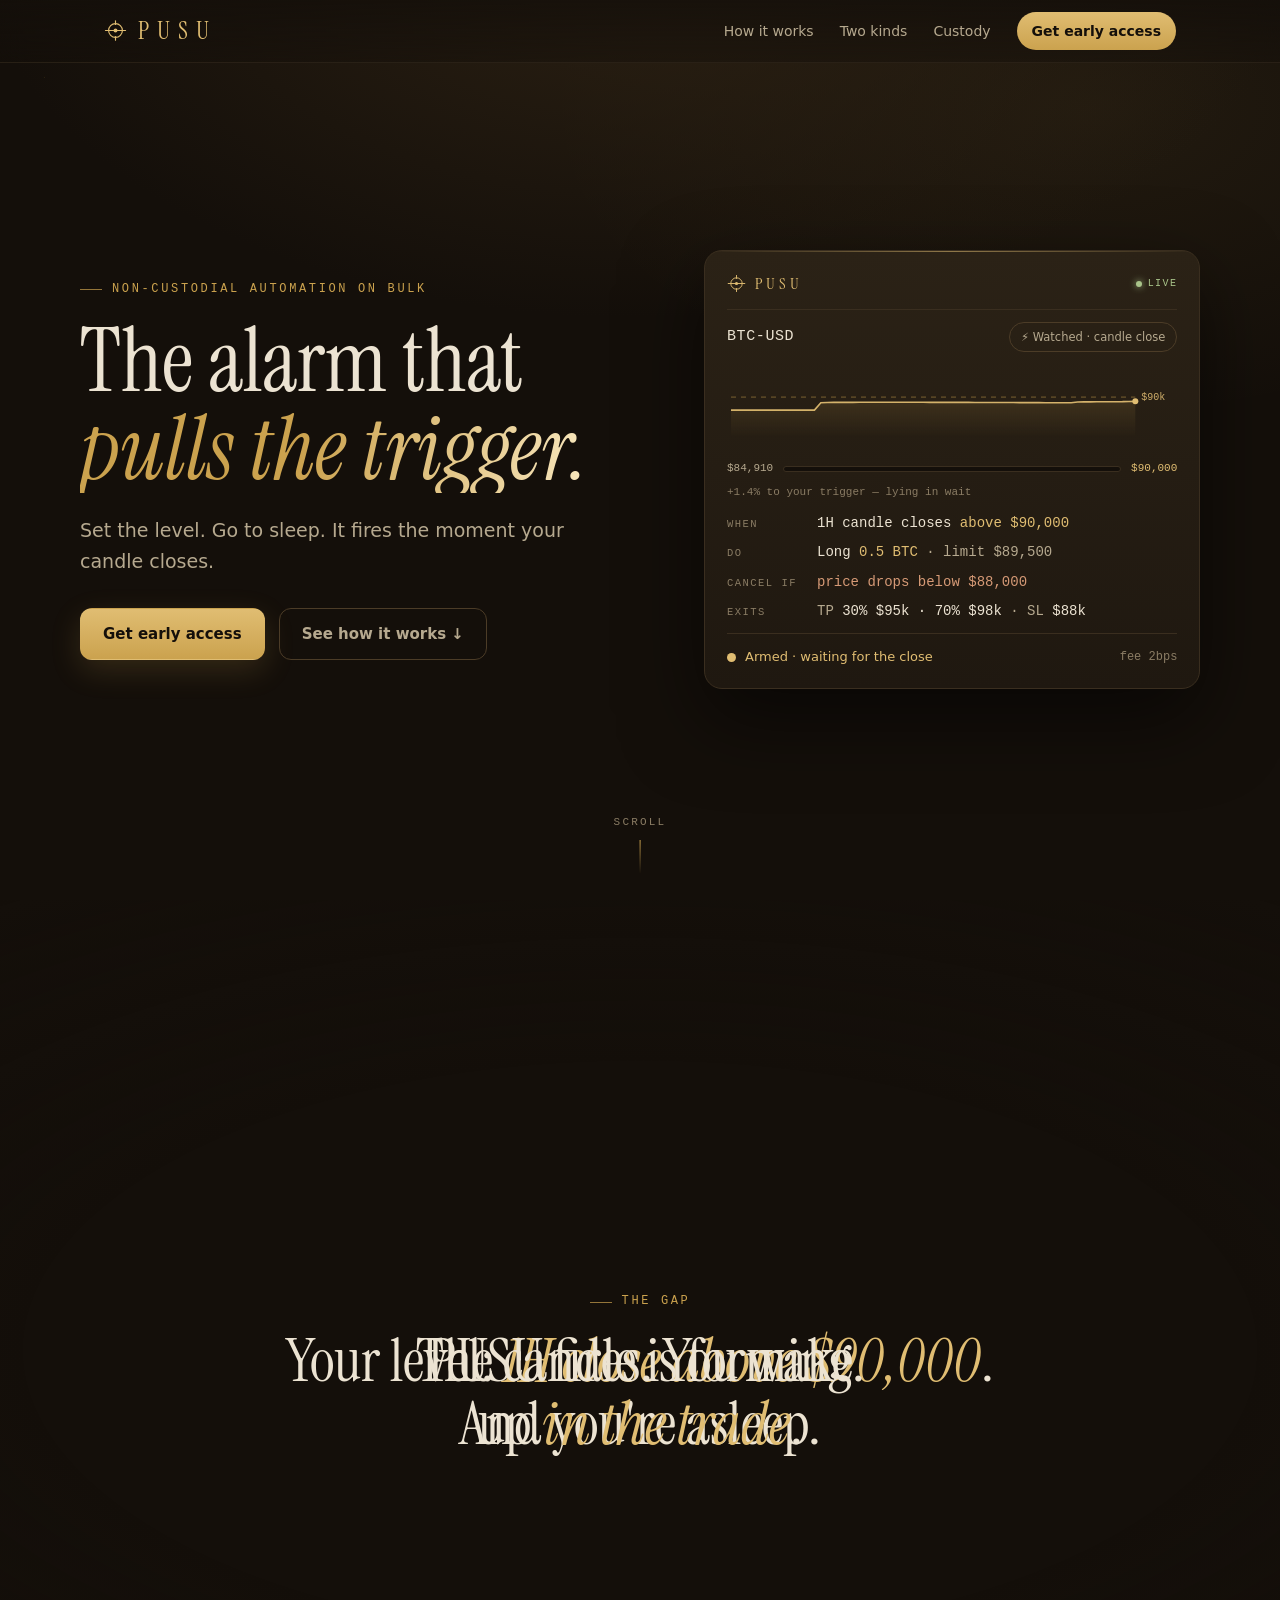
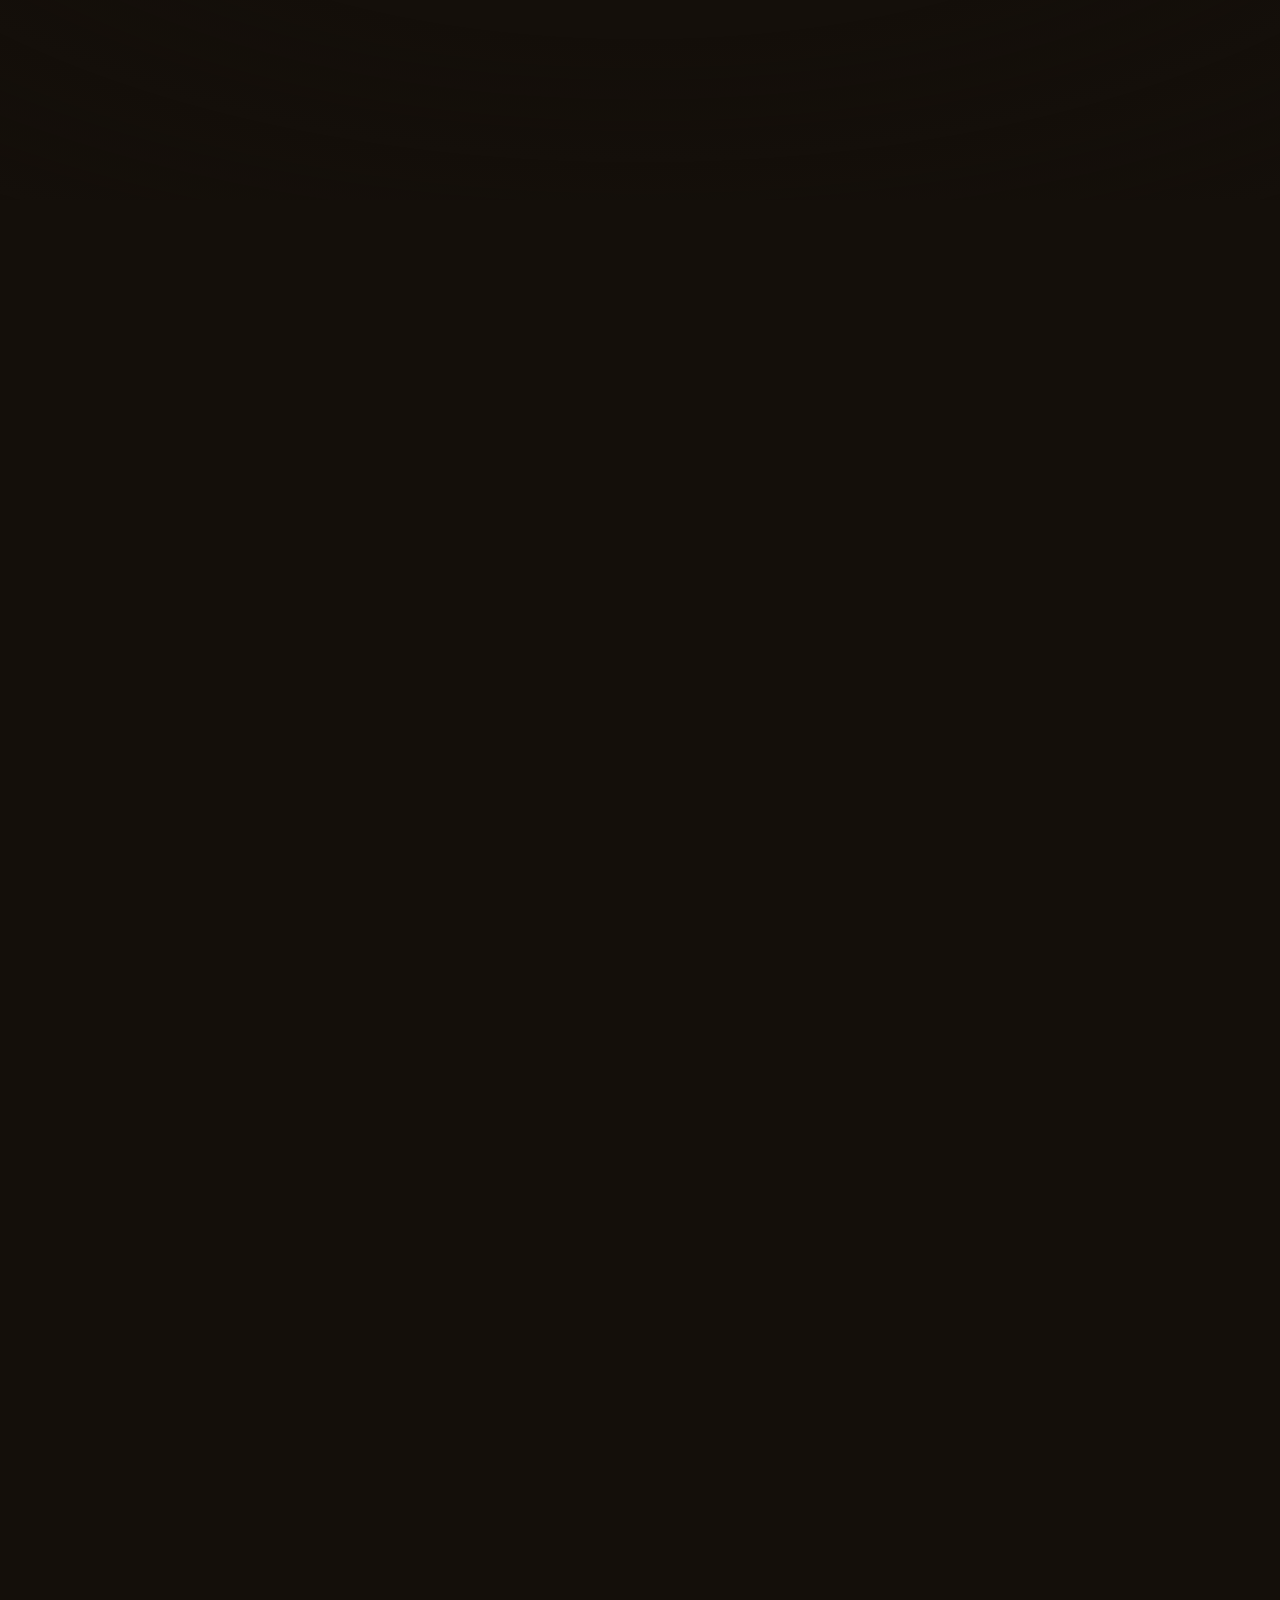
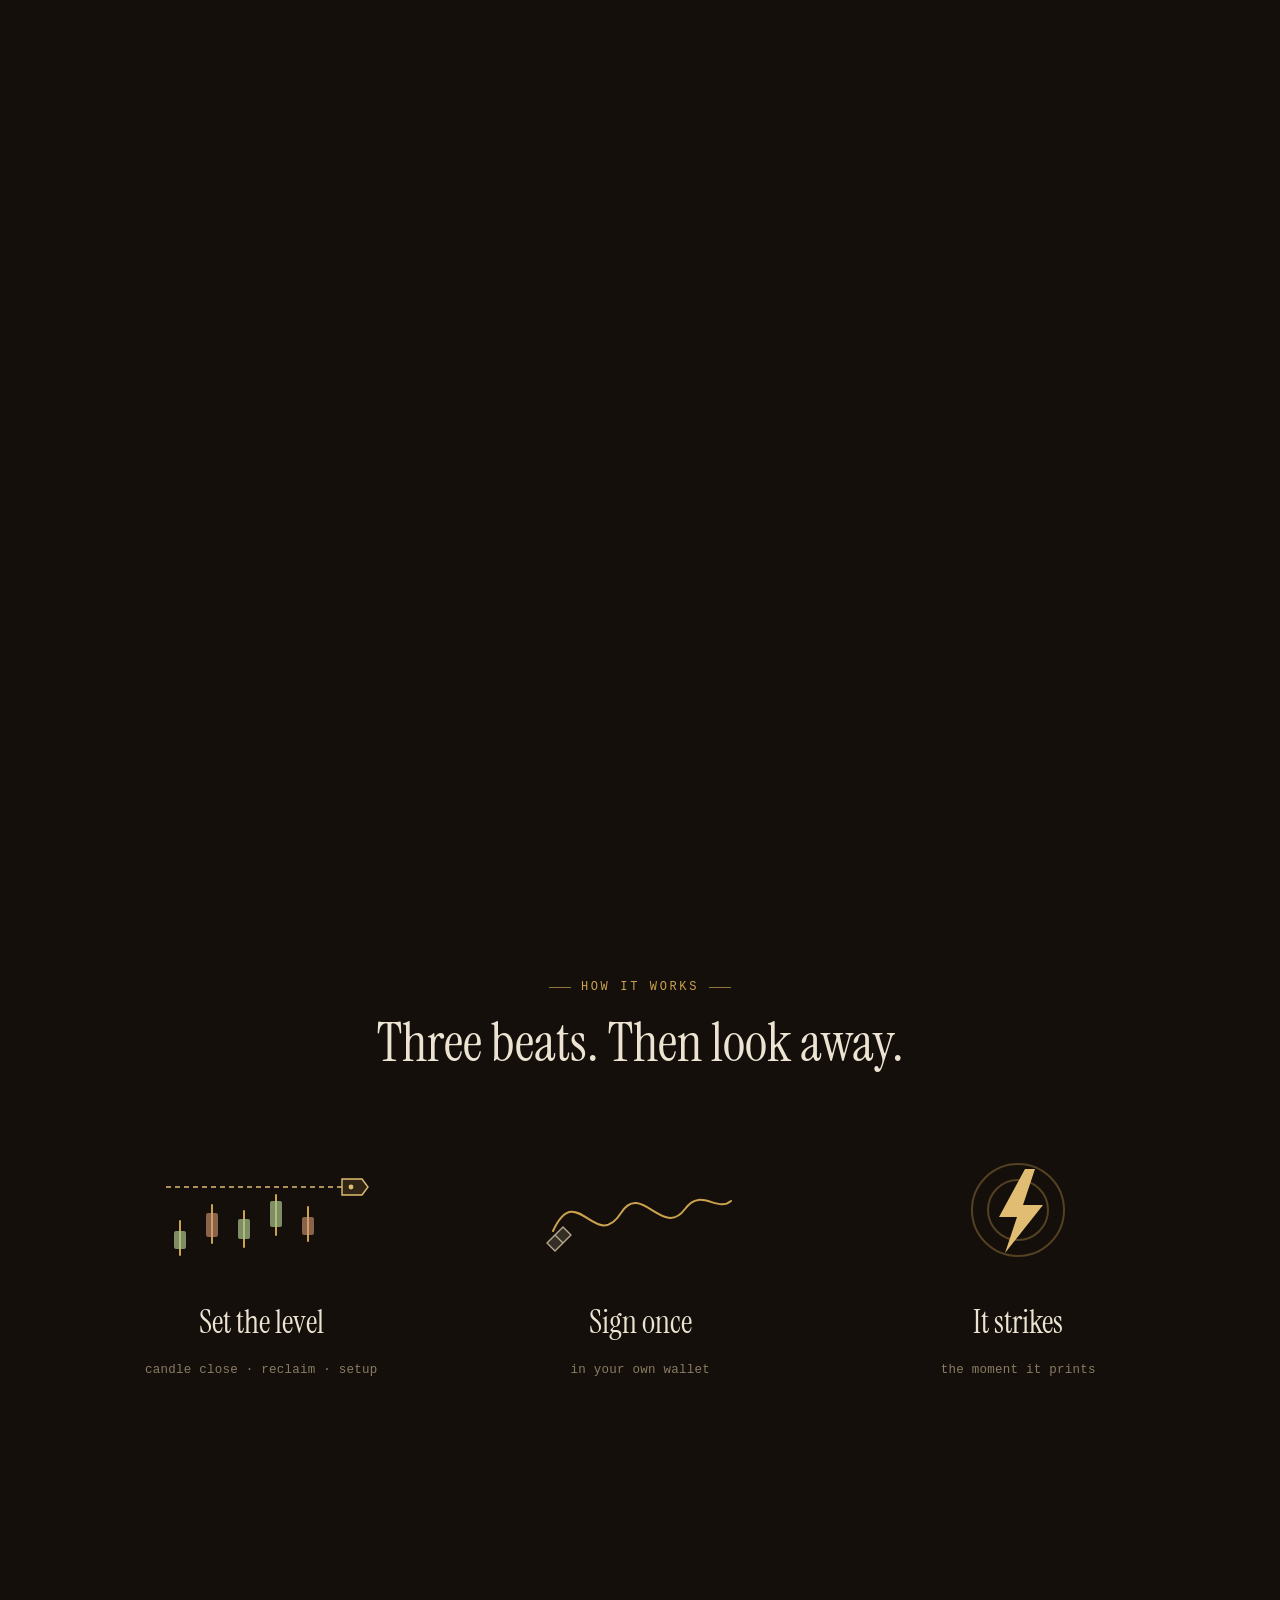
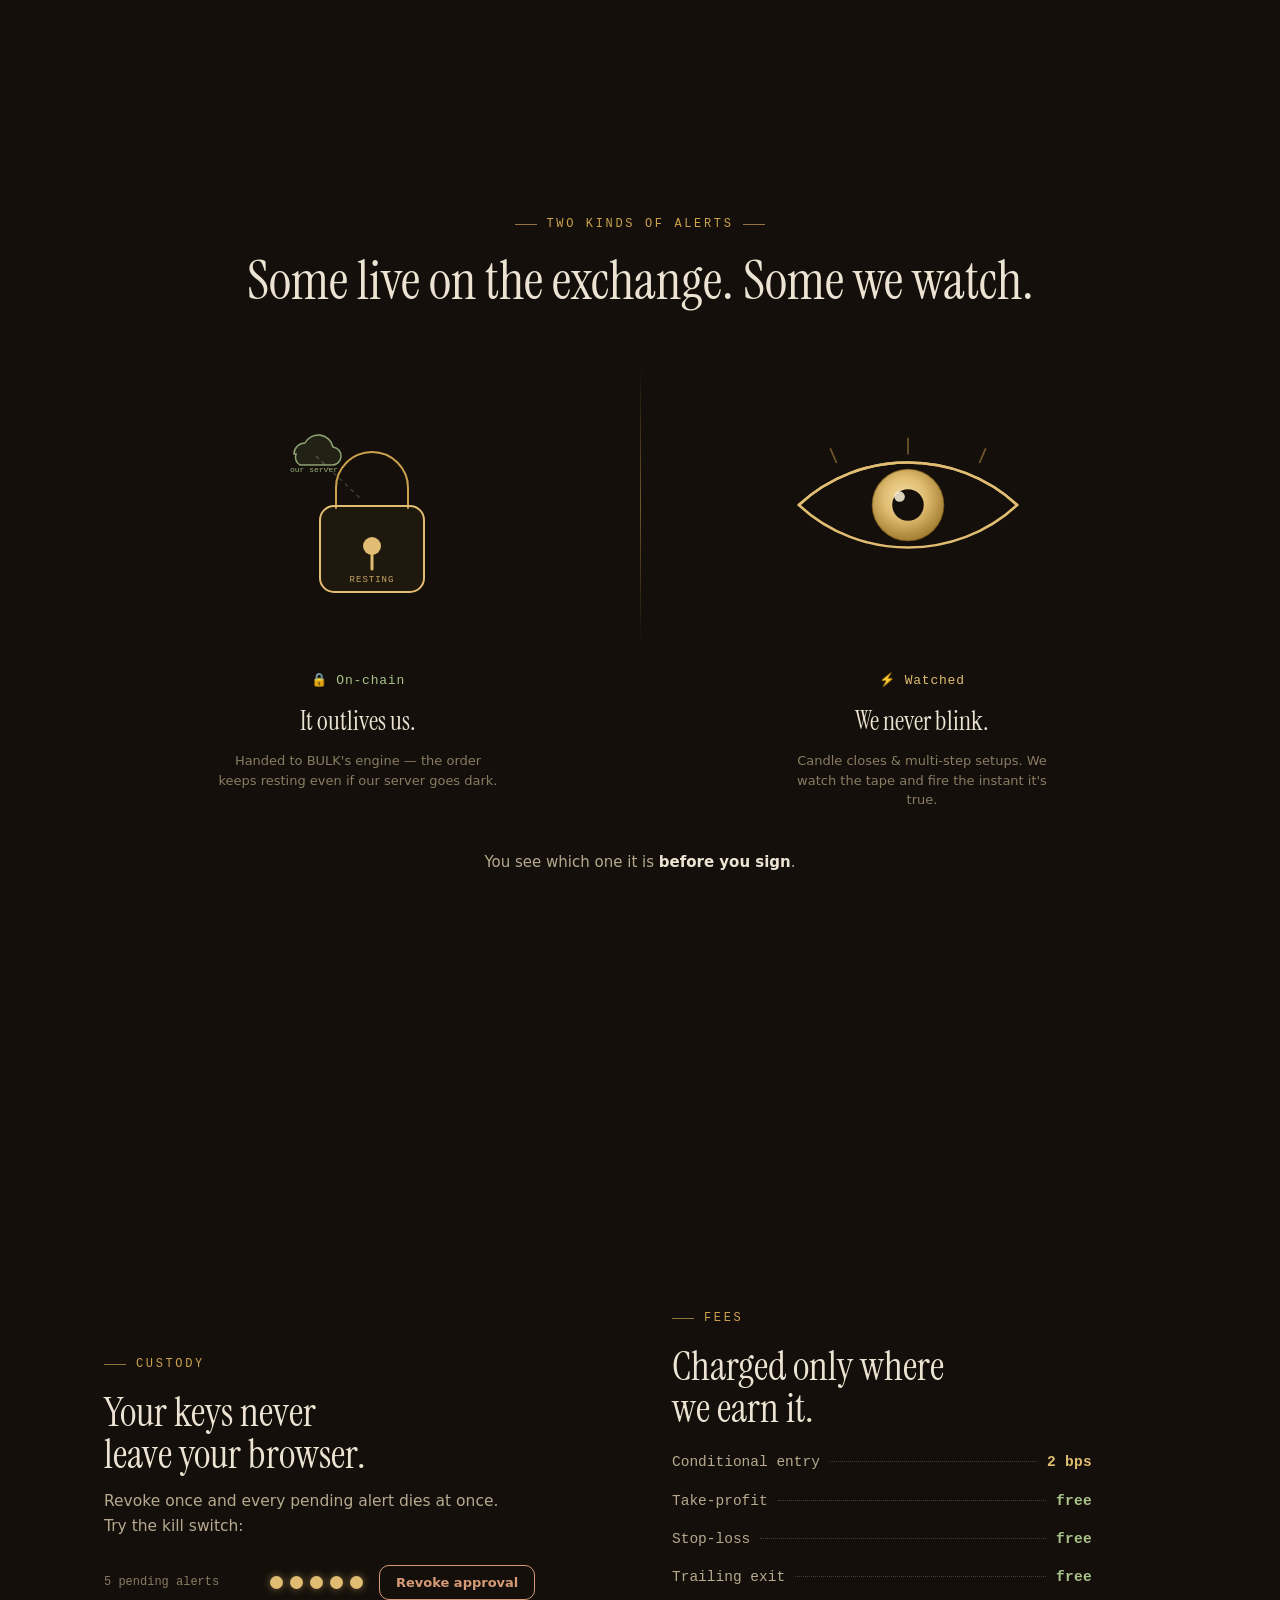
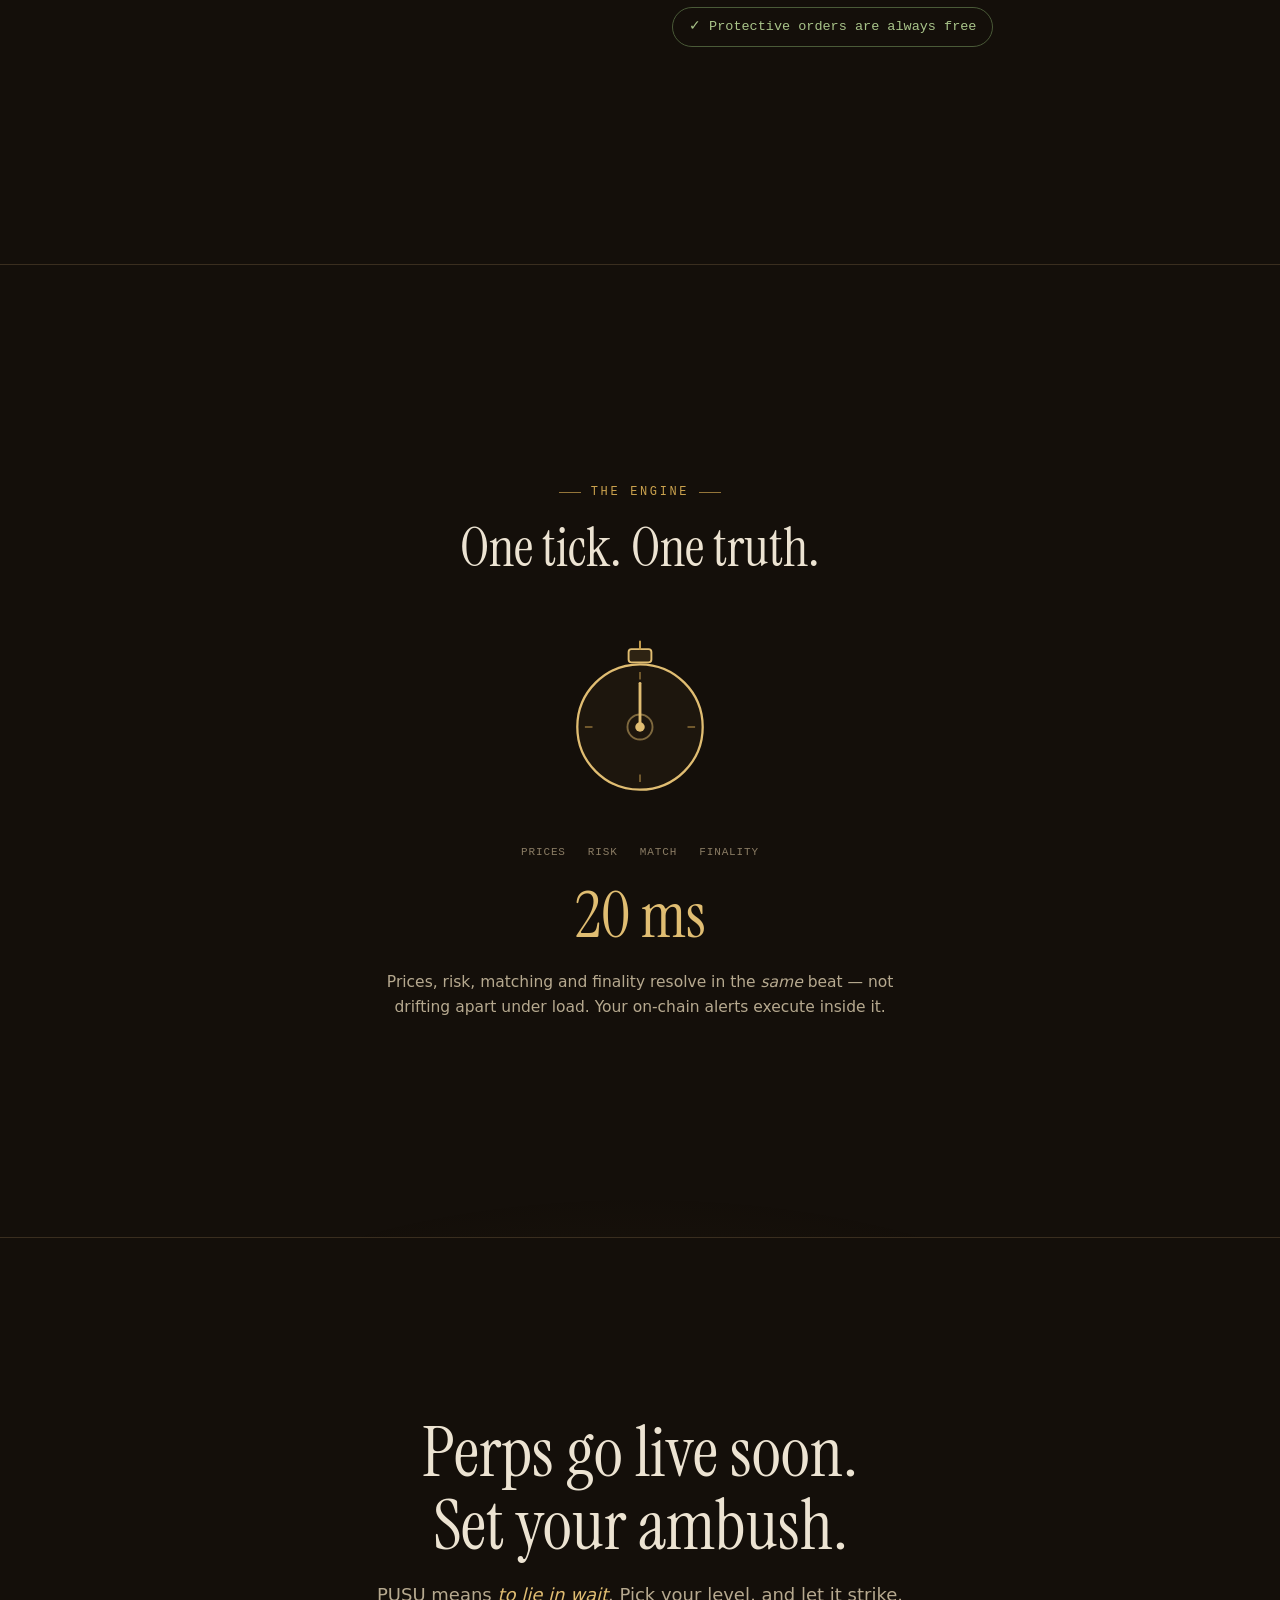
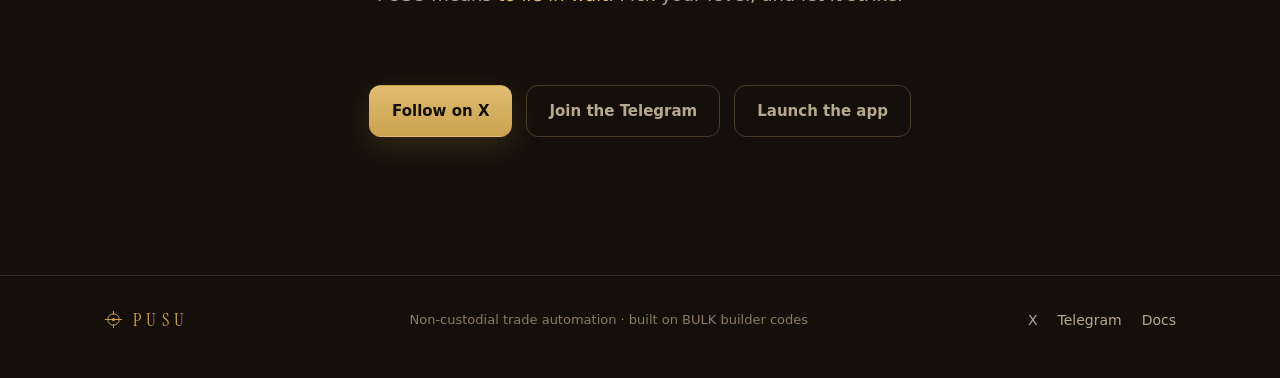
==== pusu-landing/index.html @ 1df2fb76 "feat(landing): PUSU tanıtım sitesi (Vercel)" ====
<!doctype html>
<html lang="en">
<head>
<meta charset="utf-8">
<meta name="viewport" content="width=device-width, initial-scale=1">
<meta name="description" content="PUSU — non-custodial trade automation on BULK. Set the alarm, sleep; the trade enters itself. Lie in wait, strike on the close.">
<meta name="theme-color" content="#140f0a">
<meta property="og:type" content="website">
<meta property="og:title" content="PUSU — Lie in wait. Strike on the close.">
<meta property="og:description" content="Non-custodial automation on BULK. You sign once; the exchange or the watcher does the rest.">
<meta name="twitter:card" content="summary_large_image">
<link rel="icon" type="image/svg+xml" href="[data-uri]">
<title>PUSU — the alarm that pulls the trigger</title>
<style>
@font-face{font-family:'Instrument Serif';font-style:italic;font-weight:400;font-display:swap;src:url([data-uri]) format('woff2')}
@font-face{font-family:'Instrument Serif';font-style:normal;font-weight:400;font-display:swap;src:url([data-uri]) format('woff2')}
  :root {
    --bg:#140f0a; --bg-1:#17120d; --bg-2:#1f1810; --card:#241c13; --card-hi:#2b2216;
    --line:#3a2e1f; --line-hi:#4c3c27; --ink:#ece3d2; --ink-soft:#b6a98f; --muted:#8a7c64;
    --gold:#cba24e; --gold-hi:#e0bd72; --ok:#a9c48a; --err:#d69a76;
    --serif:"Instrument Serif","Iowan Old Style",Palatino,"Book Antiqua",Georgia,serif;
    --sans:ui-sans-serif,system-ui,-apple-system,"Segoe UI",Roboto,Helvetica,Arial,sans-serif;
    --mono:ui-monospace,"SF Mono","Cascadia Code","JetBrains Mono","Roboto Mono",Menlo,Consolas,monospace;
    --maxw:1120px; --ease:cubic-bezier(.2,.75,.2,1);
  }
  * { box-sizing:border-box; }
  html { -webkit-text-size-adjust:100%; scroll-behavior:smooth; }
  body { margin:0; background:var(--bg); color:var(--ink); font-family:var(--sans); font-size:17px; line-height:1.6; -webkit-font-smoothing:antialiased; text-rendering:optimizeLegibility; overflow-x:hidden; }

  .bg-glow { position:fixed; inset:0; z-index:-2; pointer-events:none; background: radial-gradient(1100px 620px at 50% -6%, #2c2113 0%, rgba(44,33,19,0) 60%), radial-gradient(900px 520px at 85% 12%, rgba(203,162,78,0.08) 0%, rgba(203,162,78,0) 60%), var(--bg); }
  #atmos { position:fixed; inset:0; z-index:-1; pointer-events:none; opacity:.6; }

  ::selection { background:rgba(203,162,78,.28); color:#fff; }
  a { color:inherit; text-decoration:none; }
  :focus-visible { outline:2px solid var(--gold-hi); outline-offset:3px; border-radius:4px; }

  /* Yalnızca yatay gutter; dikey boşluğu section'a bırak (yoksa wrap'li
     bölümler dip dibe olur — .engine wrap kullanmadığı için ayrık kalıyordu). */
  .wrap { width:100%; max-width:var(--maxw); margin:0 auto; padding-left:24px; padding-right:24px; }
  .center { text-align:center; }

  .eyebrow { font-family:var(--mono); font-size:12px; letter-spacing:.22em; text-transform:uppercase; color:var(--gold); margin:0 0 18px; display:flex; align-items:center; gap:10px; }
  .eyebrow::before { content:""; width:22px; height:1px; background:var(--gold); opacity:.7; }
  .eyebrow.center { justify-content:center; }
  .eyebrow.center::after { content:""; width:22px; height:1px; background:var(--gold); opacity:.7; }

  h1,h2,h3 { font-family:var(--serif); font-weight:400; line-height:1.04; text-wrap:balance; margin:0; }
  .section-h { font-size:clamp(32px,5vw,54px); color:var(--ink); margin-bottom:20px; }
  p { margin:0; }

  .nav { position:fixed; top:0; left:0; right:0; z-index:60; backdrop-filter:blur(12px); background:linear-gradient(180deg,rgba(20,15,10,.82),rgba(20,15,10,.42)); border-bottom:1px solid rgba(58,46,31,.55); transition:transform .4s var(--ease); }
  .nav.hide { transform:translateY(-100%); }
  .nav-in { display:flex; align-items:center; justify-content:space-between; height:62px; }
  .brand { font-family:var(--serif); font-size:24px; letter-spacing:.34em; color:var(--gold-hi); display:inline-flex; align-items:center; gap:11px; }
  .logo { width:23px; height:23px; color:var(--gold-hi); flex-shrink:0; }
  .nav-links { display:flex; align-items:center; gap:26px; }
  .nav-links a { font-size:14px; color:var(--ink-soft); transition:color .15s; }
  .nav-links a:hover { color:var(--ink); }
  .nav-cta { color:var(--bg)!important; background:linear-gradient(180deg,var(--gold-hi),var(--gold)); padding:8px 15px; border-radius:999px; font-weight:600; font-size:13.5px; }

  .btn { font-family:var(--sans); font-size:15px; font-weight:600; padding:13px 22px; border-radius:12px; border:1px solid transparent; cursor:pointer; transition:filter .15s,transform .05s,border-color .15s,color .15s; display:inline-flex; align-items:center; gap:9px; }
  .btn-gold { color:var(--bg); background:linear-gradient(180deg,var(--gold-hi),var(--gold)); box-shadow:0 10px 30px rgba(203,162,78,.18); }
  .btn-gold:hover { filter:brightness(1.06); } .btn-gold:active { transform:translateY(1px); }
  .btn-ghost { color:var(--ink-soft); border-color:var(--line-hi); background:transparent; }
  .btn-ghost:hover { color:var(--ink); border-color:var(--gold); }

  .hero { position:relative; min-height:100vh; padding:120px 0 80px; display:grid; grid-template-columns:1.06fr .94fr; gap:clamp(32px,5vw,64px); align-items:center; transform-origin:50% 0; will-change:transform,opacity; }
  .hero-title { font-size:clamp(48px,7.6vw,88px); color:var(--ink); margin-bottom:22px; line-height:1.0; }
  .hero-title .word { display:inline-block; opacity:0; transform:translateY(24px); animation:rise .9s var(--ease) forwards; }
  .hero-title .strike { background:linear-gradient(100deg,var(--gold) 20%,#fff2cf 50%,var(--gold-hi) 80%); -webkit-background-clip:text; background-clip:text; color:transparent; font-style:italic; background-size:220% 100%; animation:rise .9s var(--ease) forwards, shine 6s linear 1s infinite; }
  @keyframes rise { to { opacity:1; transform:none; } }
  @keyframes fade { to { opacity:1; } }
  @keyframes shine { to { background-position:220% 0; } }
  .hero-sub { font-size:clamp(17px,2vw,19px); color:var(--ink-soft); max-width:44ch; margin-bottom:32px; opacity:0; animation:rise .9s var(--ease) .5s forwards; }
  .hero-actions { display:flex; flex-wrap:wrap; gap:14px; align-items:center; opacity:0; animation:rise .9s var(--ease) .66s forwards; }
  .hero-media { position:relative; opacity:0; animation:fade 1s var(--ease) .4s forwards; will-change:transform; }

  .alert { position:relative; background:linear-gradient(180deg,var(--card-hi),var(--bg-2)); border:1px solid var(--line); border-radius:18px; box-shadow:0 30px 80px rgba(0,0,0,.55); padding:20px 22px; display:flex; flex-direction:column; gap:12px; overflow:hidden; }
  .alert::before { content:""; position:absolute; inset:0 0 auto 0; height:1px; background:linear-gradient(90deg,transparent,rgba(224,189,114,.55),transparent); }
  .alert-head { display:flex; align-items:center; justify-content:space-between; gap:12px; }
  .alert-mkt { font-family:var(--mono); font-size:15px; letter-spacing:.04em; color:var(--ink); }
  .badge { font-size:11.5px; padding:5px 11px; border-radius:999px; border:1px solid var(--line-hi); color:var(--ink-soft); white-space:nowrap; }
  .card-chart { width:100%; height:84px; display:block; }
  .app-bar { display:flex; align-items:center; gap:9px; padding-bottom:12px; border-bottom:1px solid var(--line); }
  .app-mark { width:19px; height:19px; color:var(--gold-hi); }
  .app-name { font-family:var(--serif); font-size:16px; letter-spacing:.26em; color:var(--gold-hi); }
  .app-live { margin-left:auto; display:inline-flex; align-items:center; gap:6px; font-family:var(--mono); font-size:10px; letter-spacing:.14em; text-transform:uppercase; color:var(--ok); }
  .app-live i { width:6px; height:6px; border-radius:50%; background:var(--ok); box-shadow:0 0 7px var(--ok); animation:livedot 1.6s ease-in-out infinite; }
  @keyframes livedot { 0%,100%{opacity:1;} 50%{opacity:.35;} }
  .prox-wrap { display:flex; flex-direction:column; gap:6px; }
  .prox { display:flex; align-items:center; gap:10px; font-family:var(--mono); font-size:11px; color:var(--ink-soft); font-variant-numeric:tabular-nums; }
  .prox-track { flex:1; height:6px; border-radius:3px; background:var(--bg); border:1px solid var(--line); overflow:hidden; }
  .prox-fill { height:100%; width:84%; border-radius:3px; background:linear-gradient(90deg,var(--gold),var(--gold-hi)); animation:prox 4.5s ease-in-out infinite; }
  @keyframes prox { 0%,100%{width:79%;} 50%{width:90%;} }
  .prox-goal { color:var(--gold-hi); }
  .prox-note { font-family:var(--mono); font-size:11px; color:var(--muted); }
  .alert-rows { display:flex; flex-direction:column; gap:9px; }
  .arow { display:grid; grid-template-columns:78px 1fr; gap:12px; align-items:baseline; }
  .arow .k { font-family:var(--mono); font-size:10.5px; letter-spacing:.14em; text-transform:uppercase; color:var(--muted); padding-top:2px; }
  .arow .v { font-family:var(--mono); font-size:14px; color:var(--ink); line-height:1.45; }
  .arow .v .hl { color:var(--gold-hi); } .arow .v .dim { color:var(--ink-soft); }
  .arow.cancel .v { color:var(--err); }
  .alert-foot { display:flex; align-items:center; justify-content:space-between; gap:12px; border-top:1px solid var(--line); padding-top:13px; }
  .status { display:inline-flex; align-items:center; gap:9px; font-size:13px; color:var(--gold-hi); }
  .dot { width:9px; height:9px; border-radius:50%; background:var(--gold-hi); animation:pulse 2.1s ease-out infinite; }
  @keyframes pulse { 0%{box-shadow:0 0 0 0 rgba(224,189,114,.5);} 70%{box-shadow:0 0 0 11px rgba(224,189,114,0);} 100%{box-shadow:0 0 0 0 rgba(224,189,114,0);} }
  .fee { font-size:12px; color:var(--muted); font-family:var(--mono); }
  .scroll-hint { position:absolute; bottom:26px; left:50%; transform:translateX(-50%); font-family:var(--mono); font-size:11px; letter-spacing:.2em; color:var(--muted); text-transform:uppercase; display:flex; flex-direction:column; align-items:center; gap:8px; }
  .scroll-hint .line { width:1px; height:34px; background:linear-gradient(var(--gold),transparent); animation:drop 1.8s ease-in-out infinite; transform-origin:top; }
  @keyframes drop { 0%,100%{transform:scaleY(.5);opacity:.4;} 50%{transform:scaleY(1);opacity:1;} }

  .strike-wrap { position:relative; height:340vh; }
  .strike-stage { position:sticky; top:0; height:100vh; overflow:hidden; display:grid; place-items:center; }
  #strike { position:absolute; inset:0; width:100%; height:100%; }
  .strike-veil { position:absolute; inset:0; background:radial-gradient(120% 80% at 50% 50%,transparent 40%,rgba(20,15,10,.7) 100%); pointer-events:none; }
  .strike-copy { position:relative; z-index:3; text-align:center; padding:0 24px; max-width:800px; }
  .strike-copy .eyebrow { justify-content:center; }
  .strike-line { font-family:var(--serif); font-size:clamp(32px,5.6vw,60px); color:var(--ink); line-height:1.06; text-wrap:balance; min-height:1.3em; position:relative; }
  .strike-line .flash { color:var(--gold-hi); font-style:italic; }
  .stage { position:absolute; left:0; right:0; top:0; opacity:0; transform:translateY(14px); transition:opacity .5s var(--ease),transform .5s var(--ease); }
  .stage.on { opacity:1; transform:none; position:relative; }

  /* more breathing room between sections */
  section { padding:clamp(120px,17vw,240px) 0; position:relative; }

  /* ── SVG icon system ── */
  .ico { display:block; width:100%; height:auto; overflow:visible; }
  .ico .stroke { fill:none; stroke:var(--gold); stroke-width:2; stroke-linecap:round; stroke-linejoin:round; }
  .ico .soft { stroke:var(--gold); opacity:.35; }
  .ico .fillgold { fill:var(--gold-hi); stroke:none; }

  /* how — three vignettes */
  .how-grid { display:grid; grid-template-columns:repeat(3,1fr); gap:clamp(32px,5vw,64px); margin-top:64px; }
  .hw { text-align:center; display:flex; flex-direction:column; gap:12px; align-items:center; }
  .hw-art { height:150px; width:100%; display:grid; place-items:center; }
  .hw-art svg { max-width:230px; max-height:150px; }
  .hw b { font-family:var(--serif); font-weight:400; font-size:clamp(24px,2.8vw,32px); color:var(--ink); }
  .hw span { font-size:12.5px; color:var(--muted); font-family:var(--mono); letter-spacing:.02em; }

  /* set-level bob */
  .lvl-grp { animation:bob 4.5s ease-in-out infinite; transform-box:fill-box; transform-origin:center; }
  @keyframes bob { 0%,100%{transform:translateY(-5px);} 50%{transform:translateY(5px);} }
  /* signature + seal */
  .sig { stroke-dasharray:420; stroke-dashoffset:0; animation:write 4.6s ease-in-out infinite; }
  @keyframes write { 0%{stroke-dashoffset:420;} 48%{stroke-dashoffset:0;} 84%{stroke-dashoffset:0; opacity:1;} 96%{opacity:0;} 100%{stroke-dashoffset:420; opacity:0;} }
  .seal { transform-box:fill-box; transform-origin:center; opacity:0; animation:stamp 4.6s ease-in-out infinite; }
  @keyframes stamp { 0%,52%{opacity:0; transform:scale(.2);} 58%{opacity:1; transform:scale(1.16);} 63%,86%{opacity:1; transform:scale(1);} 96%,100%{opacity:0; transform:scale(1);} }
  /* lightning */
  .bolt { animation:zap 2.3s ease-out infinite; transform-box:fill-box; transform-origin:center; }
  @keyframes zap { 0%{opacity:.3;} 7%{opacity:1; transform:scale(1.06);} 20%{opacity:.32; transform:scale(1);} 100%{opacity:.3;} }
  .spark { transform-box:fill-box; transform-origin:center; opacity:0; animation:spark 2.3s ease-out infinite; }
  @keyframes spark { 0%,4%{opacity:0; transform:scale(.3);} 9%{opacity:.9; transform:scale(1);} 26%{opacity:0; transform:scale(1.5);} 100%{opacity:0;} }

  /* two kinds — diptych with real art */
  .diptych { margin-top:56px; }
  .dip-art { display:grid; grid-template-columns:1fr 1px 1fr; align-items:center; min-height:280px; }
  .dip-half { display:grid; place-items:center; padding:16px 30px; }
  .dip-half svg { max-width:260px; max-height:210px; }
  .dip-div { align-self:stretch; background:linear-gradient(180deg,transparent,rgba(203,162,78,.5),transparent); }
  .dip-labels { display:grid; grid-template-columns:1fr 1fr; gap:clamp(28px,5vw,56px); margin-top:26px; }
  .dl { text-align:center; display:flex; flex-direction:column; gap:9px; align-items:center; }
  .dl .tag { font-family:var(--mono); font-size:13px; letter-spacing:.06em; }
  .dl.ok .tag { color:var(--ok); } .dl.gold .tag { color:var(--gold-hi); }
  .dl span.t { font-family:var(--serif); font-size:clamp(20px,2.4vw,26px); color:var(--ink); }
  .dl small { font-size:13px; color:var(--muted); max-width:34ch; line-height:1.5; }
  .classes-note { text-align:center; margin-top:40px; color:var(--ink-soft); font-size:15px; }
  .classes-note b { color:var(--ink); font-weight:600; }

  /* eye */
  .eye-grp { transform-box:fill-box; transform-origin:center; animation:blink 5.4s infinite; }
  @keyframes blink { 0%,92%,100%{transform:scaleY(1);} 95.5%{transform:scaleY(.07);} 98%{transform:scaleY(1);} }
  .iris { transform-box:fill-box; transform-origin:center; animation:scan 3.8s ease-in-out infinite alternate; }
  @keyframes scan { from{transform:translateX(-15px);} to{transform:translateX(15px);} }
  .order-pulse { transform-box:fill-box; transform-origin:center; animation:opulse 2.3s ease-in-out infinite; }
  @keyframes opulse { 0%,100%{opacity:.6; transform:scale(.85);} 50%{opacity:1; transform:scale(1.1);} }
  .server-blink { animation:sflick 3.4s steps(1) infinite; }
  @keyframes sflick { 0%,64%{opacity:1;} 68%,80%{opacity:.22;} 84%,100%{opacity:1;} }
  .server-off { opacity:0; animation:soff 3.4s steps(1) infinite; }
  @keyframes soff { 0%,64%{opacity:0;} 68%,80%{opacity:1;} 84%,100%{opacity:0;} }

  /* custody + fees */
  .split { display:grid; grid-template-columns:1fr 1fr; gap:clamp(28px,5vw,64px); align-items:center; }
  .pane .section-h { font-size:clamp(28px,3.8vw,40px); margin-bottom:6px; }
  .ks { display:flex; align-items:center; gap:16px; margin-top:26px; flex-wrap:wrap; }
  .ks-dots { display:flex; gap:7px; }
  .ks-dot { width:13px; height:13px; border-radius:50%; background:var(--gold-hi); box-shadow:0 0 8px rgba(224,189,114,.5); transition:all .45s var(--ease); }
  .ks-dot.dead { background:transparent; border:1px solid var(--line-hi); box-shadow:none; transform:scale(.7); opacity:.5; }
  .ks-label { font-family:var(--mono); font-size:12px; color:var(--muted); min-width:150px; }
  .ks-btn { font-family:var(--sans); font-size:13px; font-weight:600; padding:9px 16px; border-radius:10px; cursor:pointer; border:1px solid var(--err); background:transparent; color:var(--err); transition:background .2s,color .2s; }
  .ks-btn:hover { background:rgba(214,154,118,.12); }
  .ks-btn.armed { border-color:var(--line-hi); color:var(--ink-soft); }
  .ledger { display:flex; flex-direction:column; gap:15px; margin:22px 0 10px; max-width:420px; }
  .li { display:flex; align-items:baseline; gap:10px; font-family:var(--mono); font-size:14.5px; }
  .li-k { color:var(--ink-soft); }
  .li-d { flex:1; border-bottom:1px dotted var(--line-hi); transform:translateY(-4px); }
  .li-v { font-weight:600; letter-spacing:.02em; } .li-v.gold { color:var(--gold-hi); } .li-v.ok { color:var(--ok); }
  .freeline { display:inline-flex; align-items:center; gap:10px; border:1px solid #4a5a38; color:var(--ok); border-radius:999px; padding:8px 16px; font-size:13.5px; font-family:var(--mono); margin-top:8px; }

  /* engine — stopwatch */
  .engine { border-top:1px solid var(--line); border-bottom:1px solid var(--line); background:radial-gradient(760px 340px at 50% 120%,rgba(203,162,78,.07),transparent 70%); }
  .engine-art { display:flex; flex-direction:column; align-items:center; gap:22px; margin:56px 0 22px; }
  .engine-art svg { width:190px; height:auto; }
  /* stopwatch hand + ring animated via SMIL inside the SVG (robust pivot) */
  .beat4 { display:flex; gap:22px; }
  .beat4 span { font-family:var(--mono); font-size:11px; letter-spacing:.08em; color:var(--muted); animation:b4 1.3s steps(1) infinite; }
  @keyframes b4 { 0%{color:var(--gold-hi);} 14%{color:var(--gold-hi);} 24%,100%{color:var(--muted);} }
  .engine-ms { font-family:var(--serif); font-size:clamp(40px,6vw,64px); color:var(--gold-hi); line-height:1; }
  .engine-cap { color:var(--ink-soft); font-size:15.5px; max-width:56ch; margin:0 auto; }

  .final { text-align:center; padding:clamp(96px,14vw,180px) 0; position:relative; }
  .final h2 { font-size:clamp(38px,6.4vw,70px); color:var(--ink); margin-bottom:18px; }
  .final .sub { color:var(--ink-soft); margin-bottom:34px; font-size:18px; }
  .final .sub em { color:var(--gold-hi); font-style:italic; }
  .final .hero-actions { justify-content:center; animation:none; opacity:1; }

  footer { border-top:1px solid var(--line); padding:30px 0 44px; }
  .foot-in { display:flex; align-items:center; justify-content:space-between; gap:16px; flex-wrap:wrap; }
  .foot-brand { font-family:var(--serif); letter-spacing:.3em; color:var(--gold); font-size:18px; display:inline-flex; align-items:center; gap:10px; }
  .foot-brand .logo { width:19px; height:19px; color:var(--gold); }
  .foot-note { font-size:13px; color:var(--muted); }
  .foot-links { display:flex; gap:20px; font-size:14px; }
  .foot-links a { color:var(--ink-soft); } .foot-links a:hover { color:var(--gold-hi); }

  .rv { opacity:0; transition:opacity .8s var(--ease),transform .8s var(--ease); will-change:opacity,transform; }
  .rv.up { transform:translateY(42px); } .rv.left { transform:translateX(-64px); } .rv.right { transform:translateX(64px); }
  .rv.in { opacity:1; transform:none; }

  @media (max-width:900px) {
    .hero { grid-template-columns:1fr; min-height:auto; padding-top:108px; }
    .hero-media { order:2; max-width:460px; } .scroll-hint { display:none; }
    .split { grid-template-columns:1fr; } .strike-wrap { height:300vh; }
    .how-grid { grid-template-columns:1fr; gap:44px; }
    .dip-art { grid-template-columns:1fr; } .dip-div { display:none; }
    .dip-labels { grid-template-columns:1fr; gap:26px; }
  }
  @media (max-width:620px) { body { font-size:16px; } .nav-links a:not(.nav-cta) { display:none; } .arow { grid-template-columns:66px 1fr; } }
  @media (prefers-reduced-motion:reduce) {
    html { scroll-behavior:auto; } #atmos { display:none; }
    .dot,.scroll-hint .line,.hero-title .strike,.ico *,.lvl-grp,.sig,.seal,.bolt,.spark,.eye-grp,.iris,.order-pulse,.server-blink,.server-off,.swatch-hand,.swatch-ring,.beat4 span { animation:none!important; }
    .sig { stroke-dashoffset:0; } .seal,.spark { opacity:1; } .server-off { opacity:0; }
    .hero-title .word,.hero-sub,.hero-actions,.hero-media { opacity:1; transform:none; animation:none; }
    .rv { opacity:1; transform:none; transition:none; }
    .strike-wrap { height:auto; } .strike-stage { position:relative; height:auto; padding:60px 0; }
    .stage { position:relative; opacity:1; transform:none; }
    .hero-title .strike { -webkit-text-fill-color:var(--gold-hi); }
  }
</style>
</head>
<body>


<div class="bg-glow"></div>
<svg width="0" height="0" style="position:absolute" aria-hidden="true"><symbol id="logo" viewBox="0 0 40 40"><line x1="2.5" y1="20" x2="37.5" y2="20" stroke="currentColor" stroke-width="2" stroke-linecap="round"/><circle cx="20" cy="20" r="12" fill="none" stroke="currentColor" stroke-width="2"/><circle cx="20" cy="20" r="3.4" fill="currentColor"/><line x1="20" y1="3" x2="20" y2="9.5" stroke="currentColor" stroke-width="2" stroke-linecap="round"/><line x1="20" y1="30.5" x2="20" y2="37" stroke="currentColor" stroke-width="2" stroke-linecap="round"/></symbol></svg>
<canvas id="atmos" aria-hidden="true"></canvas>

<nav class="nav" id="nav">
  <div class="wrap nav-in">
    <a href="#top" class="brand"><svg class="logo" viewBox="0 0 40 40"><use href="#logo"/></svg>PUSU</a>
    <div class="nav-links">
      <a href="#how">How it works</a><a href="#kinds">Two kinds</a><a href="#custody">Custody</a>
      <a href="#get" class="nav-cta">Get early access</a>
    </div>
  </div>
</nav>

<a id="top"></a>
<header class="wrap hero" id="hero">
  <div class="hero-copy">
    <p class="eyebrow" style="animation:rise .9s var(--ease) .1s forwards; opacity:0;">Non-custodial automation on BULK</p>
    <h1 class="hero-title">
      <span class="word" style="animation-delay:.12s">The</span>
      <span class="word" style="animation-delay:.20s">alarm</span>
      <span class="word" style="animation-delay:.28s">that</span><br>
      <span class="word strike" style="animation-delay:.36s">pulls&nbsp;the&nbsp;trigger.</span>
    </h1>
    <p class="hero-sub">Set the level. Go to sleep. It fires the moment your candle closes.</p>
    <div class="hero-actions">
      <a href="#get" class="btn btn-gold">Get early access</a>
      <a href="#how" class="btn btn-ghost">See how it works ↓</a>
    </div>
  </div>
  <div class="hero-media" id="heroMedia">
    <div class="alert" role="img" aria-label="Example PUSU alert: if the 1-hour BTC candle closes above 90,000 dollars, go long 0.5 BTC, cancel if price drops below 88,000, with staged take-profits and a stop.">
      <div class="app-bar"><svg class="app-mark" viewBox="0 0 40 40" aria-hidden="true"><use href="#logo"/></svg><span class="app-name">PUSU</span><span class="app-live"><i></i>live</span></div>
      <div class="alert-head"><span class="alert-mkt">BTC-USD</span><span class="badge">⚡ Watched · candle close</span></div>
      <canvas class="card-chart" data-scene="cardchart" aria-hidden="true"></canvas>
      <div class="prox-wrap">
        <div class="prox"><span>$84,910</span><span class="prox-track"><span class="prox-fill"></span></span><span class="prox-goal">$90,000</span></div>
        <div class="prox-note">+1.4% to your trigger — lying in wait</div>
      </div>
      <div class="alert-rows">
        <div class="arow"><span class="k">When</span><span class="v">1H candle closes <span class="hl">above $90,000</span></span></div>
        <div class="arow"><span class="k">Do</span><span class="v">Long <span class="hl">0.5 BTC</span> <span class="dim">· limit $89,500</span></span></div>
        <div class="arow cancel"><span class="k">Cancel if</span><span class="v">price drops below $88,000</span></div>
        <div class="arow"><span class="k">Exits</span><span class="v"><span class="dim">TP</span> 30% $95k · 70% $98k <span class="dim">· SL</span> $88k</span></div>
      </div>
      <div class="alert-foot"><span class="status"><span class="dot"></span> Armed · waiting for the close</span><span class="fee">fee 2bps</span></div>
    </div>
  </div>
  <div class="scroll-hint" aria-hidden="true"><span>scroll</span><span class="line"></span></div>
</header>

<div class="strike-wrap" id="strikeWrap">
  <div class="strike-stage">
    <canvas id="strike" aria-hidden="true"></canvas>
    <div class="strike-veil" aria-hidden="true"></div>
    <div class="strike-copy">
      <p class="eyebrow">The gap</p>
      <div class="strike-line">
        <span class="stage on" data-stage="0">Your level: <span class="flash">1H&nbsp;close&nbsp;above&nbsp;$90,000</span>.</span>
        <span class="stage" data-stage="1">The candle is forming. And you're asleep.</span>
        <span class="stage" data-stage="2">It <span class="flash">closes above</span> the line.</span>
        <span class="stage" data-stage="3">PUSU fires. You wake up <span class="flash">in the trade</span>.</span>
      </div>
    </div>
  </div>
</div>

<section id="how" class="wrap">
  <p class="eyebrow center rv up">How it works</p>
  <h2 class="section-h center rv up">Three beats. Then look away.</h2>
  <div class="how-grid">
    <div class="hw rv up">
      <div class="hw-art">
        <svg class="ico" viewBox="0 0 230 150" role="img" aria-label="Setting a price level on a chart">
          <g class="candles">
            <line class="stroke" x1="34" y1="86" x2="34" y2="120"/><rect x="28" y="96" width="12" height="18" rx="2" fill="rgba(169,196,138,.7)"/>
            <line class="stroke" x1="66" y1="70" x2="66" y2="108"/><rect x="60" y="78" width="12" height="24" rx="2" fill="rgba(214,154,118,.6)"/>
            <line class="stroke" x1="98" y1="76" x2="98" y2="112"/><rect x="92" y="84" width="12" height="20" rx="2" fill="rgba(169,196,138,.7)"/>
            <line class="stroke" x1="130" y1="60" x2="130" y2="100"/><rect x="124" y="66" width="12" height="26" rx="2" fill="rgba(169,196,138,.7)"/>
            <line class="stroke" x1="162" y1="72" x2="162" y2="106"/><rect x="156" y="82" width="12" height="18" rx="2" fill="rgba(214,154,118,.6)"/>
          </g>
          <g class="lvl-grp">
            <line x1="20" y1="52" x2="200" y2="52" stroke="var(--gold-hi)" stroke-width="1.6" stroke-dasharray="5 4"/>
            <path d="M196 44 L216 44 L222 52 L216 60 L196 60 Z" fill="rgba(203,162,78,.16)" stroke="var(--gold-hi)" stroke-width="1.4"/>
            <circle cx="205" cy="52" r="2.4" class="fillgold"/>
          </g>
        </svg>
      </div>
      <b>Set the level</b><span>candle close · reclaim · setup</span>
    </div>

    <div class="hw rv up">
      <div class="hw-art">
        <svg class="ico" viewBox="0 0 230 150" role="img" aria-label="Signing once with your wallet">
          <path class="stroke sig" d="M28 96 C 52 44, 70 118, 96 78 C 116 46, 138 104, 160 74 C 176 52, 192 78, 206 66"/>
          <g class="seal">
            <circle cx="180" cy="112" r="17" fill="rgba(203,162,78,.12)" stroke="var(--gold-hi)" stroke-width="1.6"/>
            <path d="M172 112 l6 6 l10 -12" fill="none" stroke="var(--gold-hi)" stroke-width="2" stroke-linecap="round" stroke-linejoin="round"/>
          </g>
          <path d="M22 108 L38 92 L46 100 L30 116 Z" fill="rgba(236,227,210,.15)" stroke="var(--ink-soft)" stroke-width="1.4" stroke-linejoin="round"/>
          <line x1="30" y1="100" x2="38" y2="108" stroke="var(--ink-soft)" stroke-width="1.2"/>
        </svg>
      </div>
      <b>Sign once</b><span>in your own wallet</span>
    </div>

    <div class="hw rv up">
      <div class="hw-art">
        <svg class="ico" viewBox="0 0 230 150" role="img" aria-label="It strikes the moment your level prints">
          <circle cx="115" cy="75" r="46" class="stroke soft"/>
          <circle cx="115" cy="75" r="30" class="stroke soft"/>
          <circle class="spark" cx="115" cy="75" r="30" fill="none" stroke="var(--gold-hi)" stroke-width="2"/>
          <path class="bolt" d="M122 34 L96 82 L114 82 L102 118 L140 70 L120 70 L132 34 Z" fill="var(--gold-hi)"/>
        </svg>
      </div>
      <b>It strikes</b><span>the moment it prints</span>
    </div>
  </div>
</section>

<section id="kinds" class="wrap">
  <p class="eyebrow center rv up">Two kinds of alerts</p>
  <h2 class="section-h center rv up">Some live on the exchange. Some we watch.</h2>
  <div class="diptych rv up">
    <div class="dip-art">
      <div class="dip-half">
        <svg class="ico" viewBox="0 0 220 210" role="img" aria-label="On-chain: the order stays locked in the exchange even if our server goes offline">
          <path class="stroke" d="M74 108 V88 a36 36 0 0 1 72 0 V108" stroke-width="9" fill="none"/>
          <rect x="58" y="106" width="104" height="86" rx="14" fill="rgba(203,162,78,.06)" stroke="var(--gold-hi)" stroke-width="2"/>
          <circle class="order-pulse" cx="110" cy="146" r="9" fill="var(--gold-hi)"/>
          <path d="M110 155 v14" stroke="var(--gold-hi)" stroke-width="3" stroke-linecap="round"/>
          <text x="110" y="182" text-anchor="middle" font-family="ui-monospace, monospace" font-size="9" letter-spacing="1" fill="rgba(224,189,114,.85)">RESTING</text>
          <g transform="translate(30 30)">
            <line x1="24" y1="26" x2="70" y2="70" stroke="var(--muted)" stroke-width="1.2" stroke-dasharray="4 4" opacity=".5"/>
            <g class="server-blink">
              <path d="M2 24 a11 11 0 0 1 11 -11 a15 15 0 0 1 28 4 a9 9 0 0 1 -2 18 H8 a9 9 0 0 1 -4 -11 Z" fill="rgba(169,196,138,.1)" stroke="rgba(169,196,138,.8)" stroke-width="1.6"/>
              <text x="22" y="42" text-anchor="middle" font-family="ui-monospace, monospace" font-size="8" fill="rgba(169,196,138,.9)">our server</text>
            </g>
            <g class="server-off">
              <path d="M2 24 a11 11 0 0 1 11 -11 a15 15 0 0 1 28 4 a9 9 0 0 1 -2 18 H8 a9 9 0 0 1 -4 -11 Z" fill="rgba(36,28,19,.7)" stroke="var(--muted)" stroke-width="1.6"/>
              <line x1="8" y1="8" x2="38" y2="34" stroke="var(--err)" stroke-width="2" stroke-linecap="round"/>
              <text x="22" y="44" text-anchor="middle" font-family="ui-monospace, monospace" font-size="8" fill="var(--err)">offline</text>
            </g>
          </g>
        </svg>
      </div>
      <div class="dip-div"></div>
      <div class="dip-half">
        <svg class="ico" viewBox="0 0 240 200" role="img" aria-label="Watched: an eye that keeps watching the market">
          <g class="eye-grp">
            <defs>
              <radialGradient id="irisG" cx="45%" cy="40%" r="65%">
                <stop offset="0%" stop-color="#f4dfa6"/><stop offset="45%" stop-color="#e0bd72"/><stop offset="100%" stop-color="#9a7327"/>
              </radialGradient>
              <clipPath id="eyeClip"><path d="M16 100 C 74 46, 166 46, 224 100 C 166 154, 74 154, 16 100 Z"/></clipPath>
            </defs>
            <path d="M16 100 C 74 46, 166 46, 224 100 C 166 154, 74 154, 16 100 Z" fill="rgba(20,15,10,.6)" stroke="var(--gold-hi)" stroke-width="2.4"/>
            <g clip-path="url(#eyeClip)">
              <g class="iris">
                <circle cx="120" cy="100" r="34" fill="url(#irisG)"/>
                <circle cx="120" cy="100" r="34" fill="none" stroke="rgba(154,115,39,.6)" stroke-width="1.2"/>
                <circle cx="120" cy="100" r="15" fill="#140f0a"/>
                <circle cx="112" cy="92" r="5" fill="rgba(255,245,220,.85)"/>
              </g>
            </g>
            <path d="M16 100 C 74 46, 166 46, 224 100" fill="none" stroke="var(--gold-hi)" stroke-width="2.4"/>
            <line x1="52" y1="60" x2="46" y2="46" stroke="var(--gold)" stroke-width="1.6" opacity=".5"/>
            <line x1="120" y1="52" x2="120" y2="36" stroke="var(--gold)" stroke-width="1.6" opacity=".5"/>
            <line x1="188" y1="60" x2="194" y2="46" stroke="var(--gold)" stroke-width="1.6" opacity=".5"/>
          </g>
        </svg>
      </div>
    </div>
    <div class="dip-labels">
      <div class="dl ok"><span class="tag">🔒 On-chain</span><span class="t">It outlives us.</span><small>Handed to BULK's engine — the order keeps resting even if our server goes dark.</small></div>
      <div class="dl gold"><span class="tag">⚡ Watched</span><span class="t">We never blink.</span><small>Candle closes & multi-step setups. We watch the tape and fire the instant it's true.</small></div>
    </div>
  </div>
  <p class="classes-note rv up">You see which one it is <b>before you sign</b>.</p>
</section>

<section id="custody" class="wrap">
  <div class="split">
    <div class="pane rv left">
      <p class="eyebrow">Custody</p>
      <h2 class="section-h">Your keys never<br>leave your browser.</h2>
      <p style="color:var(--ink-soft);max-width:40ch;margin-top:14px;font-size:15.5px">Revoke once and every pending alert dies at once. Try the kill switch:</p>
      <div class="ks">
        <span class="ks-label" id="ksLabel">5 pending alerts</span>
        <div class="ks-dots" id="ksDots"><span class="ks-dot"></span><span class="ks-dot"></span><span class="ks-dot"></span><span class="ks-dot"></span><span class="ks-dot"></span></div>
        <button class="ks-btn" id="ksBtn">Revoke approval</button>
      </div>
    </div>
    <div class="pane rv right">
      <p class="eyebrow">Fees</p>
      <h2 class="section-h">Charged only where<br>we earn it.</h2>
      <div class="ledger">
        <div class="li"><span class="li-k">Conditional entry</span><span class="li-d"></span><span class="li-v gold">2 bps</span></div>
        <div class="li"><span class="li-k">Take-profit</span><span class="li-d"></span><span class="li-v ok">free</span></div>
        <div class="li"><span class="li-k">Stop-loss</span><span class="li-d"></span><span class="li-v ok">free</span></div>
        <div class="li"><span class="li-k">Trailing exit</span><span class="li-d"></span><span class="li-v ok">free</span></div>
      </div>
      <span class="freeline">✓ Protective orders are always free</span>
    </div>
  </div>
</section>

<section class="engine">
  <div class="wrap">
    <p class="eyebrow center rv up">The engine</p>
    <h2 class="section-h center rv up">One tick. One truth.</h2>
    <div class="engine-art rv up">
      <svg class="ico" viewBox="0 0 200 200" role="img" aria-label="A stopwatch ticking; prices, risk, matching and finality resolve on the same beat">
        <rect x="88" y="18" width="24" height="14" rx="3" fill="rgba(203,162,78,.14)" stroke="var(--gold-hi)" stroke-width="2"/>
        <line x1="100" y1="18" x2="100" y2="10" class="stroke"/>
        <circle cx="100" cy="100" r="8" fill="none" stroke="var(--gold-hi)" stroke-width="2">
          <animate attributeName="r" values="8;66" dur="1.3s" repeatCount="indefinite"/>
          <animate attributeName="opacity" values=".55;0" dur="1.3s" repeatCount="indefinite"/>
        </circle>
        <circle cx="100" cy="100" r="66" fill="rgba(203,162,78,.05)" stroke="var(--gold-hi)" stroke-width="2.4"/>
        <g stroke="var(--gold)" stroke-width="2" opacity=".5">
          <line x1="100" y1="42" x2="100" y2="50"/><line x1="158" y1="100" x2="150" y2="100"/>
          <line x1="100" y1="158" x2="100" y2="150"/><line x1="42" y1="100" x2="50" y2="100"/>
        </g>
        <line x1="100" y1="100" x2="100" y2="54" stroke="var(--gold-hi)" stroke-width="3" stroke-linecap="round">
          <animateTransform attributeName="transform" type="rotate" calcMode="discrete" values="0 100 100;90 100 100;180 100 100;270 100 100" dur="1.3s" repeatCount="indefinite"/>
        </line>
        <circle cx="100" cy="100" r="5" class="fillgold"/>
      </svg>
      <div class="beat4"><span>PRICES</span><span>RISK</span><span>MATCH</span><span>FINALITY</span></div>
      <div class="engine-ms">20 ms</div>
    </div>
    <p class="engine-cap center rv up">Prices, risk, matching and finality resolve in the <em>same</em> beat — not drifting apart under load. Your on-chain alerts execute inside it.</p>
  </div>
</section>

<section id="get" class="final wrap">
  <h2 class="rv up">Perps go live soon.<br>Set your ambush.</h2>
  <p class="sub rv up">PUSU means <em>to lie in wait</em>. Pick your level, and let it strike.</p>
  <div class="hero-actions rv up">
    <a href="#" class="btn btn-gold">Follow on X</a>
    <a href="#" class="btn btn-ghost">Join the Telegram</a>
    <a href="#" class="btn btn-ghost">Launch the app</a>
  </div>
</section>

<footer>
  <div class="wrap foot-in">
    <span class="foot-brand"><svg class="logo" viewBox="0 0 40 40"><use href="#logo"/></svg>PUSU</span>
    <span class="foot-note">Non-custodial trade automation · built on BULK builder codes</span>
    <div class="foot-links"><a href="#">X</a><a href="#">Telegram</a><a href="#">Docs</a></div>
  </div>
</footer>

<script>
(function () {
  var reduce = window.matchMedia && window.matchMedia("(prefers-reduced-motion: reduce)").matches;
  function clamp(x,a,b){ return x<a?a:x>b?b:x; }
  function lerp(a,b,t){ return a+(b-a)*t; }
  function ease(t){ return t<.5?2*t*t:1-Math.pow(-2*t+2,2)/2; }
  function fit(c){ var r=c.getBoundingClientRect(), dpr=Math.min(window.devicePixelRatio||1,2); c.width=Math.max(1,Math.round(r.width*dpr)); c.height=Math.max(1,Math.round(r.height*dpr)); var ctx=c.getContext("2d"); ctx.setTransform(dpr,0,0,dpr,0,0); return {ctx:ctx,w:r.width,h:r.height}; }

  var rvs=document.querySelectorAll(".rv");
  if (reduce || !("IntersectionObserver" in window)) { rvs.forEach(function(e){e.classList.add("in");}); }
  else {
    var revIO=new IntersectionObserver(function(es){ es.forEach(function(en){ var el=en.target;
      if(en.isIntersecting){ var sibs=Array.prototype.slice.call(el.parentNode.children).filter(function(c){return c.classList.contains("rv");}); var idx=sibs.indexOf(el); el.style.transitionDelay=(idx>0?Math.min(idx*90,300):0)+"ms"; el.classList.add("in"); }
      else { el.style.transitionDelay="0ms"; el.classList.remove("in"); } }); }, {threshold:.16, rootMargin:"0px 0px -6% 0px"});
    rvs.forEach(function(e){ revIO.observe(e); });
  }

  /* hero card canvas (real chart) */
  var scenes=[];
  document.querySelectorAll("[data-scene]").forEach(function(cv){ scenes.push(cv.__scene={cv:cv,active:false,fitted:false,ctx:null,w:0,h:0,st:{}}); });
  var sceneIO=("IntersectionObserver" in window)?new IntersectionObserver(function(es){ es.forEach(function(en){ if(en.target.__scene) en.target.__scene.active=en.isIntersecting; }); },{rootMargin:"140px"}):null;
  scenes.forEach(function(s){ if(sceneIO) sceneIO.observe(s.cv); else s.active=true; });
  function drawCardChart(ctx,w,h,now,st){ ctx.clearRect(0,0,w,h); var t=now/1000,padL=4,padR=42,padT=12,padB=10,pW=w-padL-padR,pH=h-padT-padB,level=.66,ly=padT+(1-level)*pH,N=64;
    if(!st.s){st.s=[];for(var i=0;i<N;i++)st.s.push(.45);} var val=.52+.07*Math.sin(t*.8)+.03*Math.sin(t*2.1+1); val=Math.min(val,level+.015); st.s.push(val); if(st.s.length>N)st.s.shift();
    ctx.beginPath(); for(var i=0;i<st.s.length;i++){var x=padL+pW*(i/(N-1)),y=padT+(1-st.s[i])*pH; i?ctx.lineTo(x,y):ctx.moveTo(x,y);} ctx.strokeStyle="rgba(224,189,114,.95)"; ctx.lineWidth=1.6; ctx.stroke();
    ctx.lineTo(padL+pW,padT+pH); ctx.lineTo(padL,padT+pH); ctx.closePath(); var g=ctx.createLinearGradient(0,padT,0,padT+pH); g.addColorStop(0,"rgba(203,162,78,.24)"); g.addColorStop(1,"rgba(203,162,78,0)"); ctx.fillStyle=g; ctx.fill();
    ctx.setLineDash([5,5]); ctx.strokeStyle="rgba(203,162,78,.5)"; ctx.lineWidth=1; ctx.beginPath(); ctx.moveTo(padL,ly); ctx.lineTo(padL+pW,ly); ctx.stroke(); ctx.setLineDash([]); ctx.fillStyle="rgba(224,189,114,.9)"; ctx.font="10px ui-monospace,monospace"; ctx.textAlign="left"; ctx.fillText("$90k",padL+pW+6,ly+3);
    var lx=padL+pW,lyy=padT+(1-st.s[st.s.length-1])*pH,pulse=.5+.5*Math.sin(t*4); ctx.beginPath(); ctx.fillStyle="#e0bd72"; ctx.arc(lx,lyy,3,0,6.2832); ctx.fill(); ctx.beginPath(); ctx.strokeStyle="rgba(224,189,114,"+(.5*pulse)+")"; ctx.lineWidth=1; ctx.arc(lx,lyy,3+5*pulse,0,6.2832); ctx.stroke(); }

  var atmos=document.getElementById("atmos"),actx=null,aw=0,ah=0,embers=[];
  function fitAtmos(){ if(!atmos)return; var f=fit(atmos); actx=f.ctx; aw=f.w; ah=f.h; embers=[]; var count=Math.min(46,Math.round(aw*ah/42000)); for(var i=0;i<count;i++)embers.push({x:Math.random()*aw,y:Math.random()*ah,r:Math.random()*1.6+.3,s:Math.random()*.22+.04,tw:Math.random()*6.28}); }

  var wrap=document.getElementById("strikeWrap"),scv=document.getElementById("strike"),stages=document.querySelectorAll(".strike-copy .stage"),sctx=null,sw=0,sh=0,candles=makeCandles(26);
  function fitStrike(){ var f=fit(scv); sctx=f.ctx; sw=f.w; sh=f.h; }
  function makeCandles(nn){ var s=91,rnd=function(){s=(s*1103515245+12345)&0x7fffffff;return s/0x7fffffff;},out=[],price=.34; for(var i=0;i<nn;i++){var vol=.05+rnd()*.05,o=price,c=clamp(o+(rnd()-.42)*vol+.012,.08,.95); out.push({o:o,c:c,h:Math.max(o,c)+rnd()*vol*.7,l:Math.min(o,c)-rnd()*vol*.7,base:(i/nn)*.30}); price=c;} return out; }
  function setStage(p){ var a=p<.30?0:p<.60?1:p<.82?2:3; stages.forEach(function(el){ el.classList.toggle("on",+el.getAttribute("data-stage")===a); }); }
  function drawStrike(p){ if(!sctx)return; var ctx=sctx,w=sw,h=sh; ctx.clearRect(0,0,w,h); var padX=Math.max(40,w*.10),top=h*.16,bot=h*.60,plotW=w-padX*2,levelV=.72; function py(v){return lerp(bot,top,clamp(v,0,1));}
    var n=candles.length,lineP=clamp(p/.14,0,1),ly=py(levelV); ctx.strokeStyle="rgba(203,162,78,"+(.85*lineP)+")"; ctx.lineWidth=1.4; ctx.setLineDash([6,6]); ctx.beginPath(); ctx.moveTo(padX,ly); ctx.lineTo(padX+plotW*lineP,ly); ctx.stroke(); ctx.setLineDash([]);
    if(lineP>.4){ ctx.fillStyle="rgba(224,189,114,"+(.9*lineP)+")"; ctx.font="12px ui-monospace,monospace"; ctx.textAlign="left"; ctx.fillText("$90,000",padX+2,ly-9); }
    var reveal=clamp((p-.10)/.52,0,1),shown=reveal*n,cw=plotW/n,bodyW=Math.min(cw*.56,16);
    for(var i=0;i<n;i++){ var appear=clamp(shown-i,0,1); if(appear<=0)break; var d=candles[i],isLast=i===n-1,cx=padX+cw*(i+.5);
      var o=clamp(d.o+d.base,.05,.98),c=clamp(d.c+d.base*.2,.05,.98),hi=clamp(d.h+d.base,.05,.99),lo=clamp(d.l+d.base*.2,.02,.95);
      if(isLast){ var cl=clamp((p-.50)/.22,0,1); o=levelV-.10; c=lerp(levelV-.06,levelV+.14,ease(cl)); hi=c+.03; lo=o-.04; }
      var up=c>=o,col=isLast?"224,189,114":(up?"169,196,138":"214,154,118");
      ctx.strokeStyle="rgba("+col+","+(.55*appear)+")"; ctx.lineWidth=1.2; ctx.beginPath(); ctx.moveTo(cx,py(hi)); ctx.lineTo(cx,py(lo)); ctx.stroke();
      var y1=py(Math.max(o,c)),y2=py(Math.min(o,c)); ctx.fillStyle="rgba("+col+","+((isLast?.95:.8)*appear)+")"; ctx.fillRect(cx-bodyW/2,y1,bodyW,Math.max(2,y2-y1));
      if(isLast&&p>.62){ var fl=clamp((p-.62)/.16,0,1)*(1-clamp((p-.80)/.20,0,1)),fy=py(c); var g=ctx.createRadialGradient(cx,fy,0,cx,fy,130); g.addColorStop(0,"rgba(255,242,207,"+(.5*fl)+")"); g.addColorStop(1,"rgba(224,189,114,0)"); ctx.fillStyle=g; ctx.fillRect(cx-140,fy-140,280,280);
        if(p>.70){ var tp=clamp((p-.70)/.12,0,1); ctx.fillStyle="rgba(224,189,114,"+tp+")"; ctx.font="600 12px ui-monospace,monospace"; ctx.textAlign="left"; ctx.fillText("▸ LONG FILLED",cx+15,fy-5); } } } }

  var raf;
  function loop(now){ if(actx){ actx.clearRect(0,0,aw,ah); for(var i=0;i<embers.length;i++){ var e=embers[i]; e.y-=e.s; e.tw+=.02; if(e.y<-4){e.y=ah+4;e.x=Math.random()*aw;} var tw=.4+.6*(.5+.5*Math.sin(e.tw)); actx.beginPath(); actx.fillStyle="rgba(203,162,78,"+(.22*tw)+")"; actx.arc(e.x,e.y,e.r,0,6.2832); actx.fill(); } }
    for(var j=0;j<scenes.length;j++){ var s=scenes[j]; if(s.active){ if(!s.fitted){ var f=fit(s.cv); s.ctx=f.ctx; s.w=f.w; s.h=f.h; s.fitted=true; } drawCardChart(s.ctx,s.w,s.h,now,s.st); } }
    raf=requestAnimationFrame(loop); }

  var nav=document.getElementById("nav"),hero=document.getElementById("hero"),heroMedia=document.getElementById("heroMedia"),lastY=0,ticking=false;
  function onScroll(){ var y=window.pageYOffset||document.documentElement.scrollTop; if(y>lastY&&y>120)nav.classList.add("hide"); else nav.classList.remove("hide");
    if(!reduce){ var vh=window.innerHeight,hp=clamp(y/(vh*.9),0,1); hero.style.transform="scale("+(1-hp*.06)+")"; hero.style.opacity=(1-hp*.55).toFixed(3); if(heroMedia)heroMedia.style.transform="translateY("+(y*-.05)+"px)"; if(wrap){ var rect=wrap.getBoundingClientRect(),total=wrap.offsetHeight-vh,p=clamp((-rect.top)/total,0,1); drawStrike(p); setStage(p); } }
    lastY=y; ticking=false; }
  function reqScroll(){ if(!ticking){ ticking=true; requestAnimationFrame(onScroll); } }

  var ksBtn=document.getElementById("ksBtn"),ksDots=document.getElementById("ksDots"),ksLabel=document.getElementById("ksLabel"),ksArmed=true;
  if(ksBtn) ksBtn.addEventListener("click",function(){ var dots=ksDots.querySelectorAll(".ks-dot");
    if(ksArmed){ dots.forEach(function(d,i){ setTimeout(function(){d.classList.add("dead");},i*120); }); setTimeout(function(){ksLabel.textContent="0 pending · approval revoked";},dots.length*120); ksBtn.textContent="Re-arm"; ksBtn.classList.add("armed"); ksArmed=false; }
    else { dots.forEach(function(d,i){ setTimeout(function(){d.classList.remove("dead");},i*90); }); ksLabel.textContent="5 pending alerts"; ksBtn.textContent="Revoke approval"; ksBtn.classList.remove("armed"); ksArmed=true; } });

  function fitAll(){ fitAtmos(); fitStrike(); scenes.forEach(function(s){s.fitted=false;}); onScroll(); }
  window.addEventListener("scroll",reqScroll,{passive:true});
  window.addEventListener("resize",function(){ clearTimeout(window.__rz); window.__rz=setTimeout(fitAll,150); });
  fitAll();
  if(reduce){ drawStrike(1); stages.forEach(function(s){s.classList.add("on");}); scenes.forEach(function(s){ var f=fit(s.cv); drawCardChart(f.ctx,f.w,f.h,700,s.st); }); }
  else { raf=requestAnimationFrame(loop); }
})();
</script>

</body>
</html>
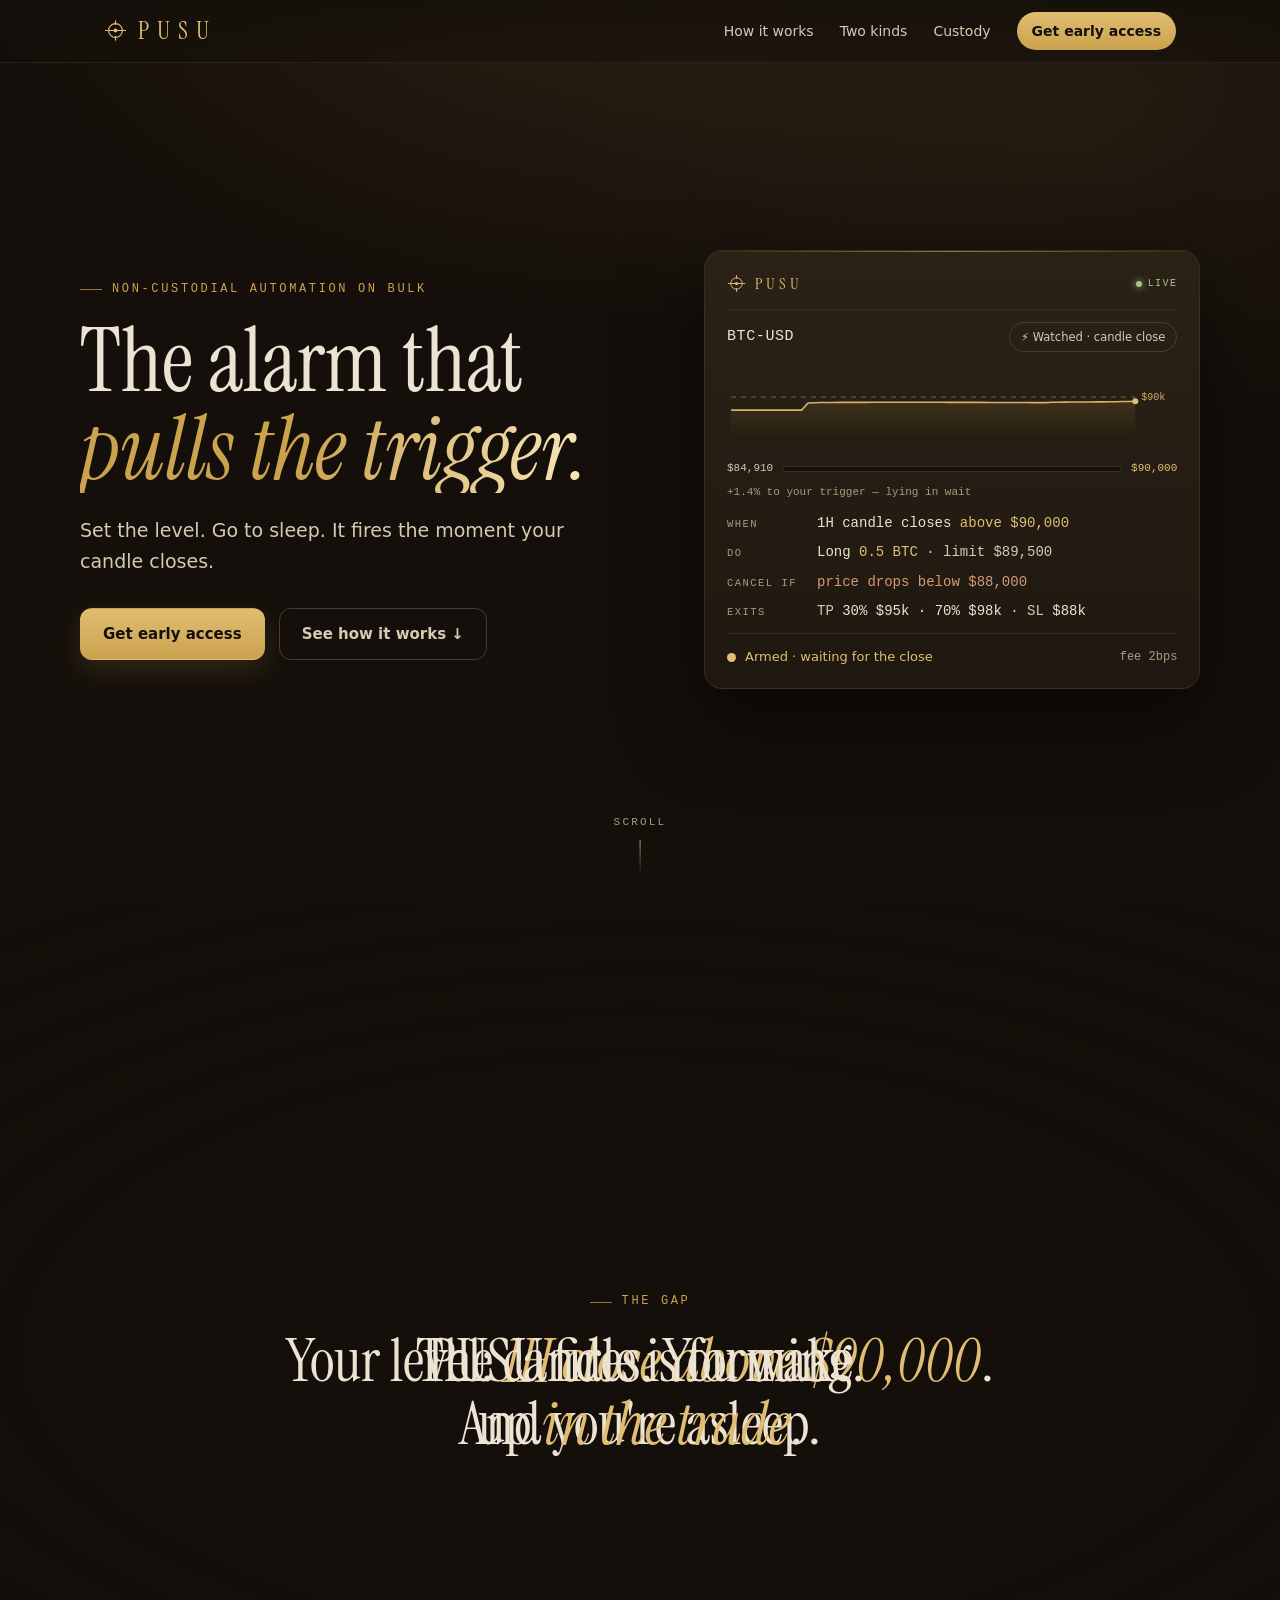
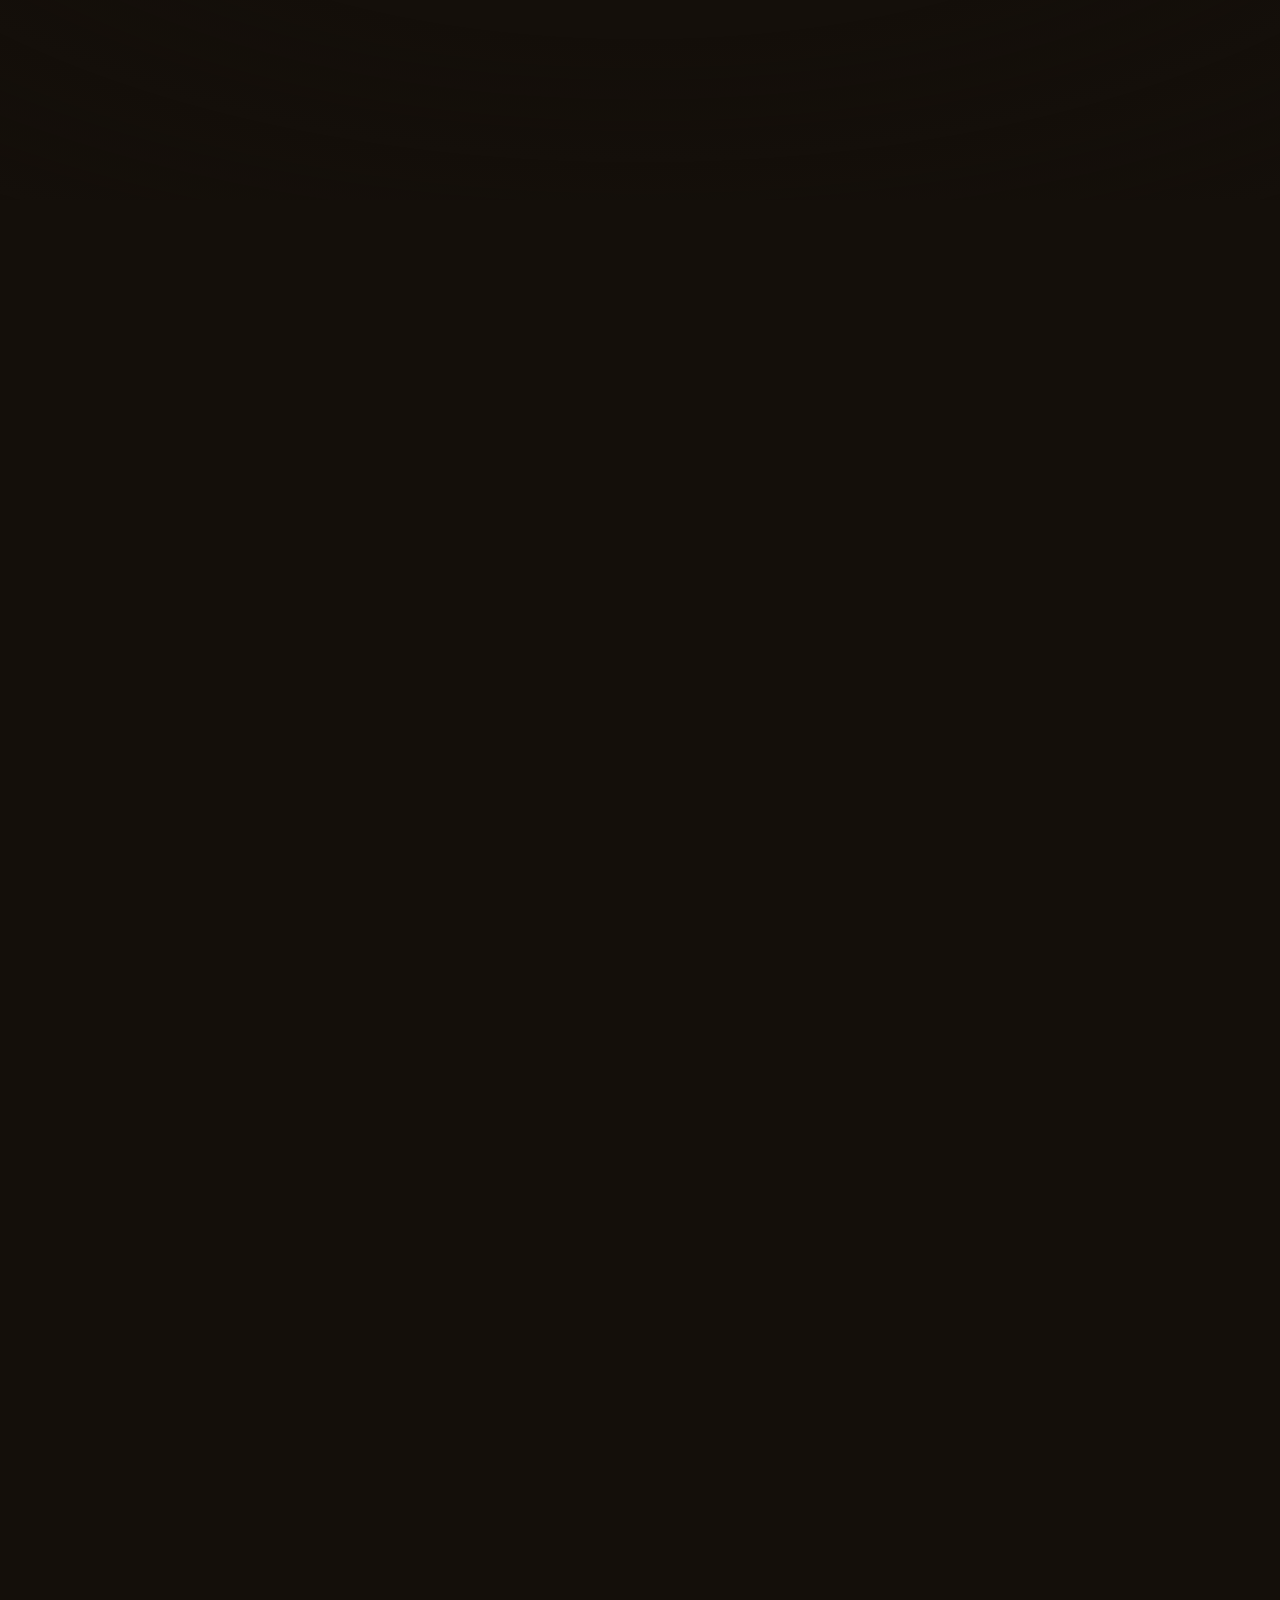
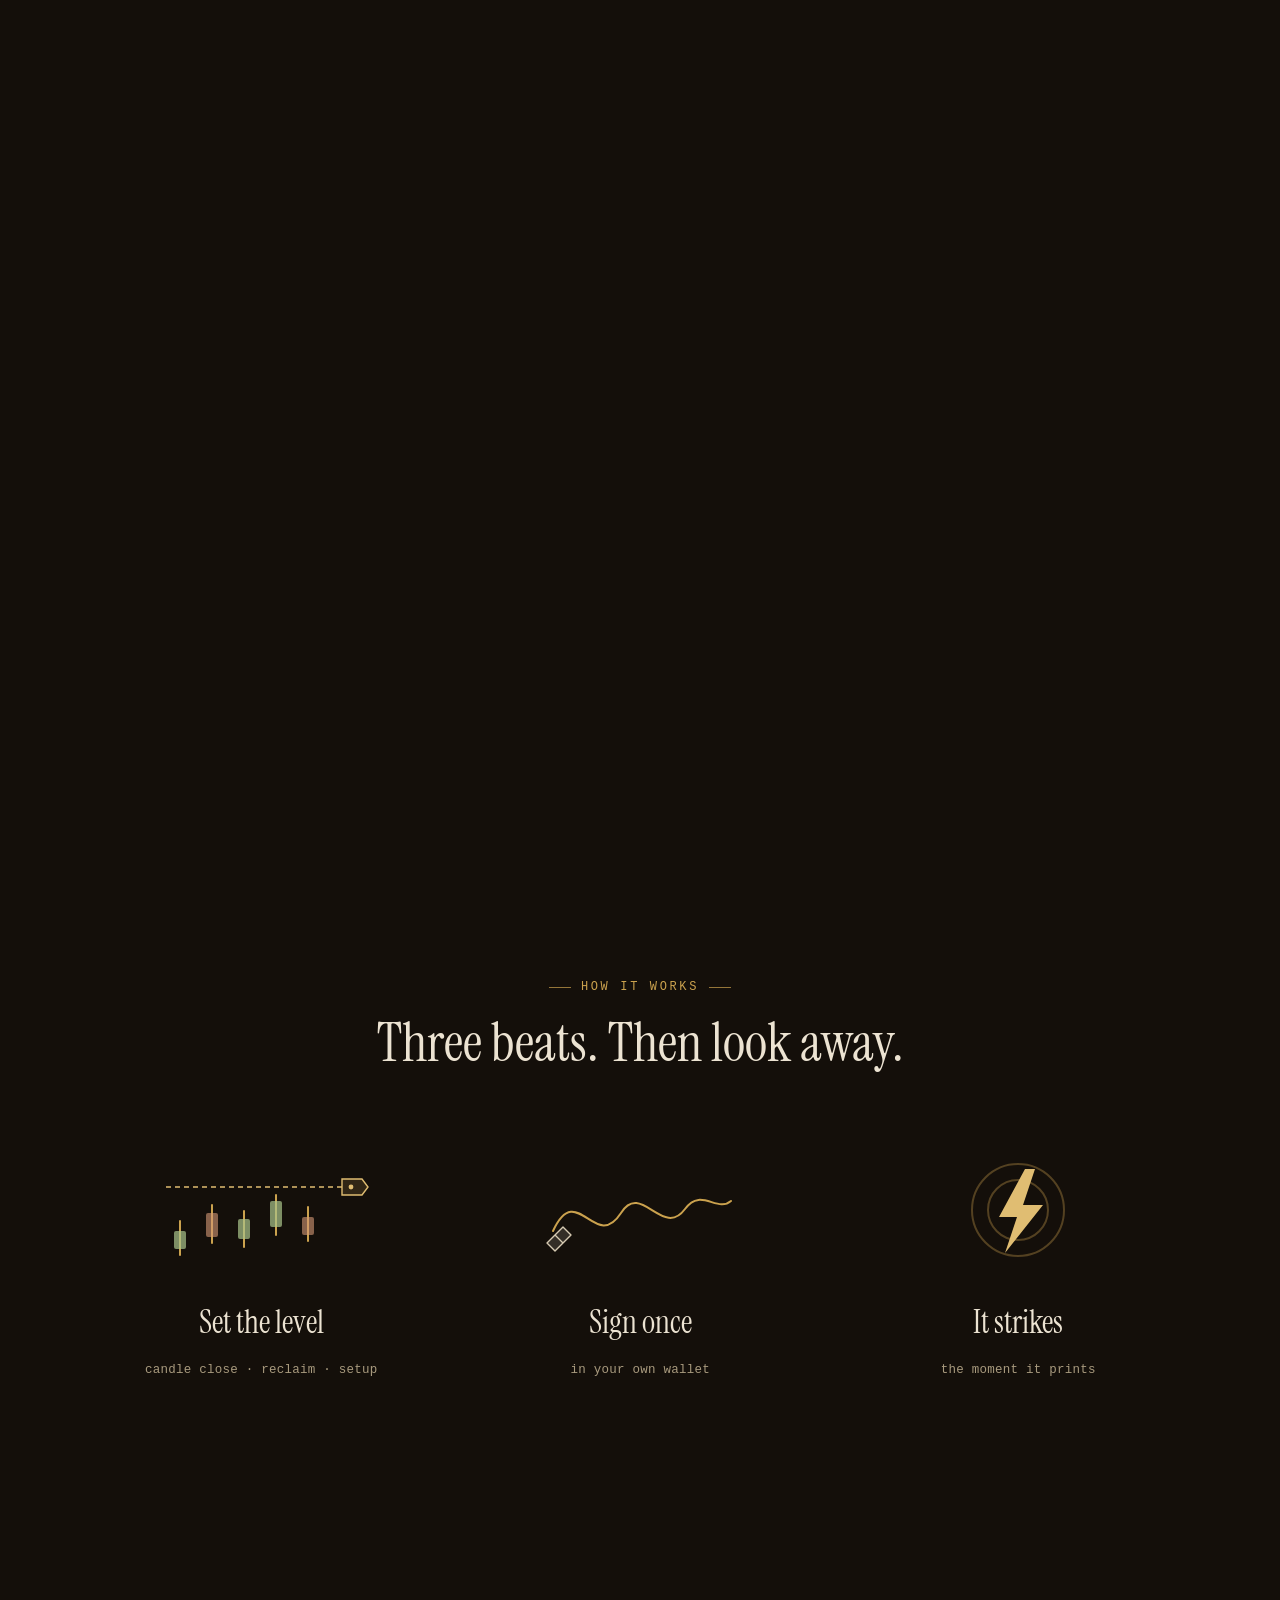
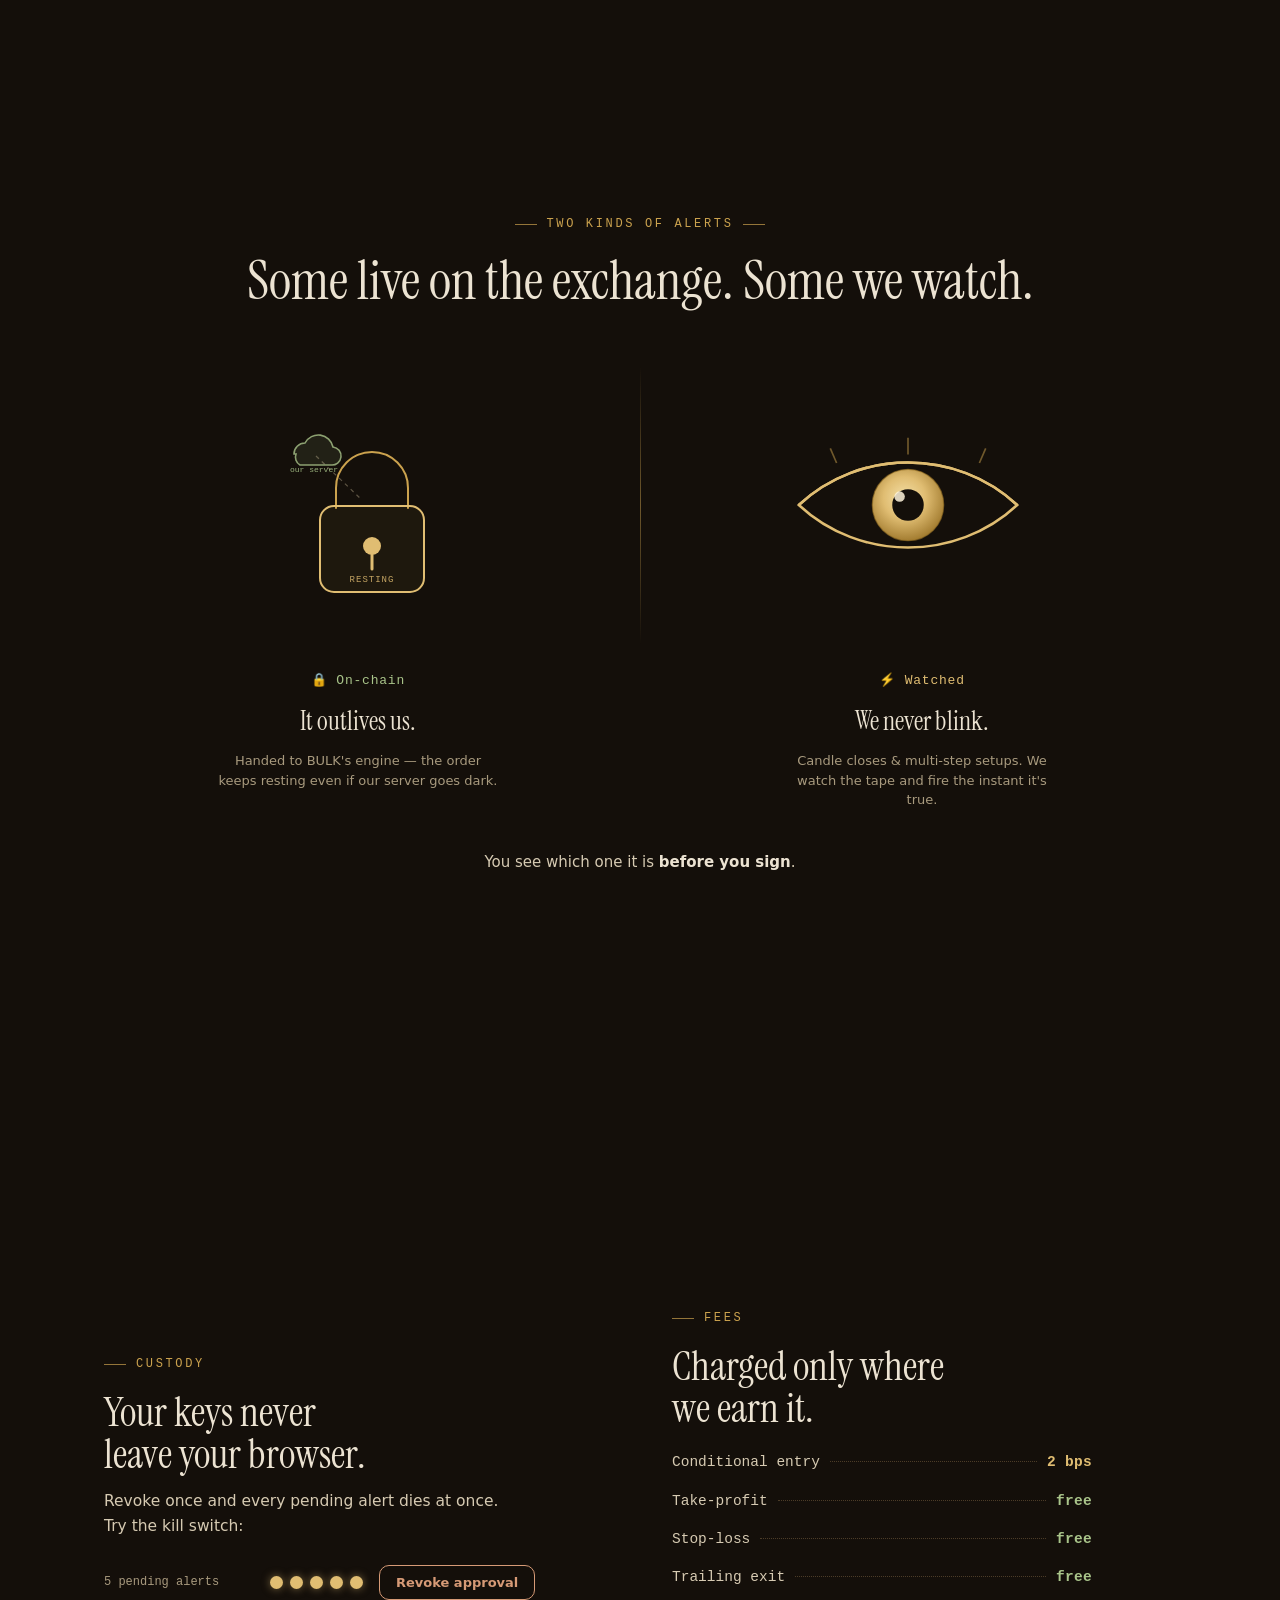
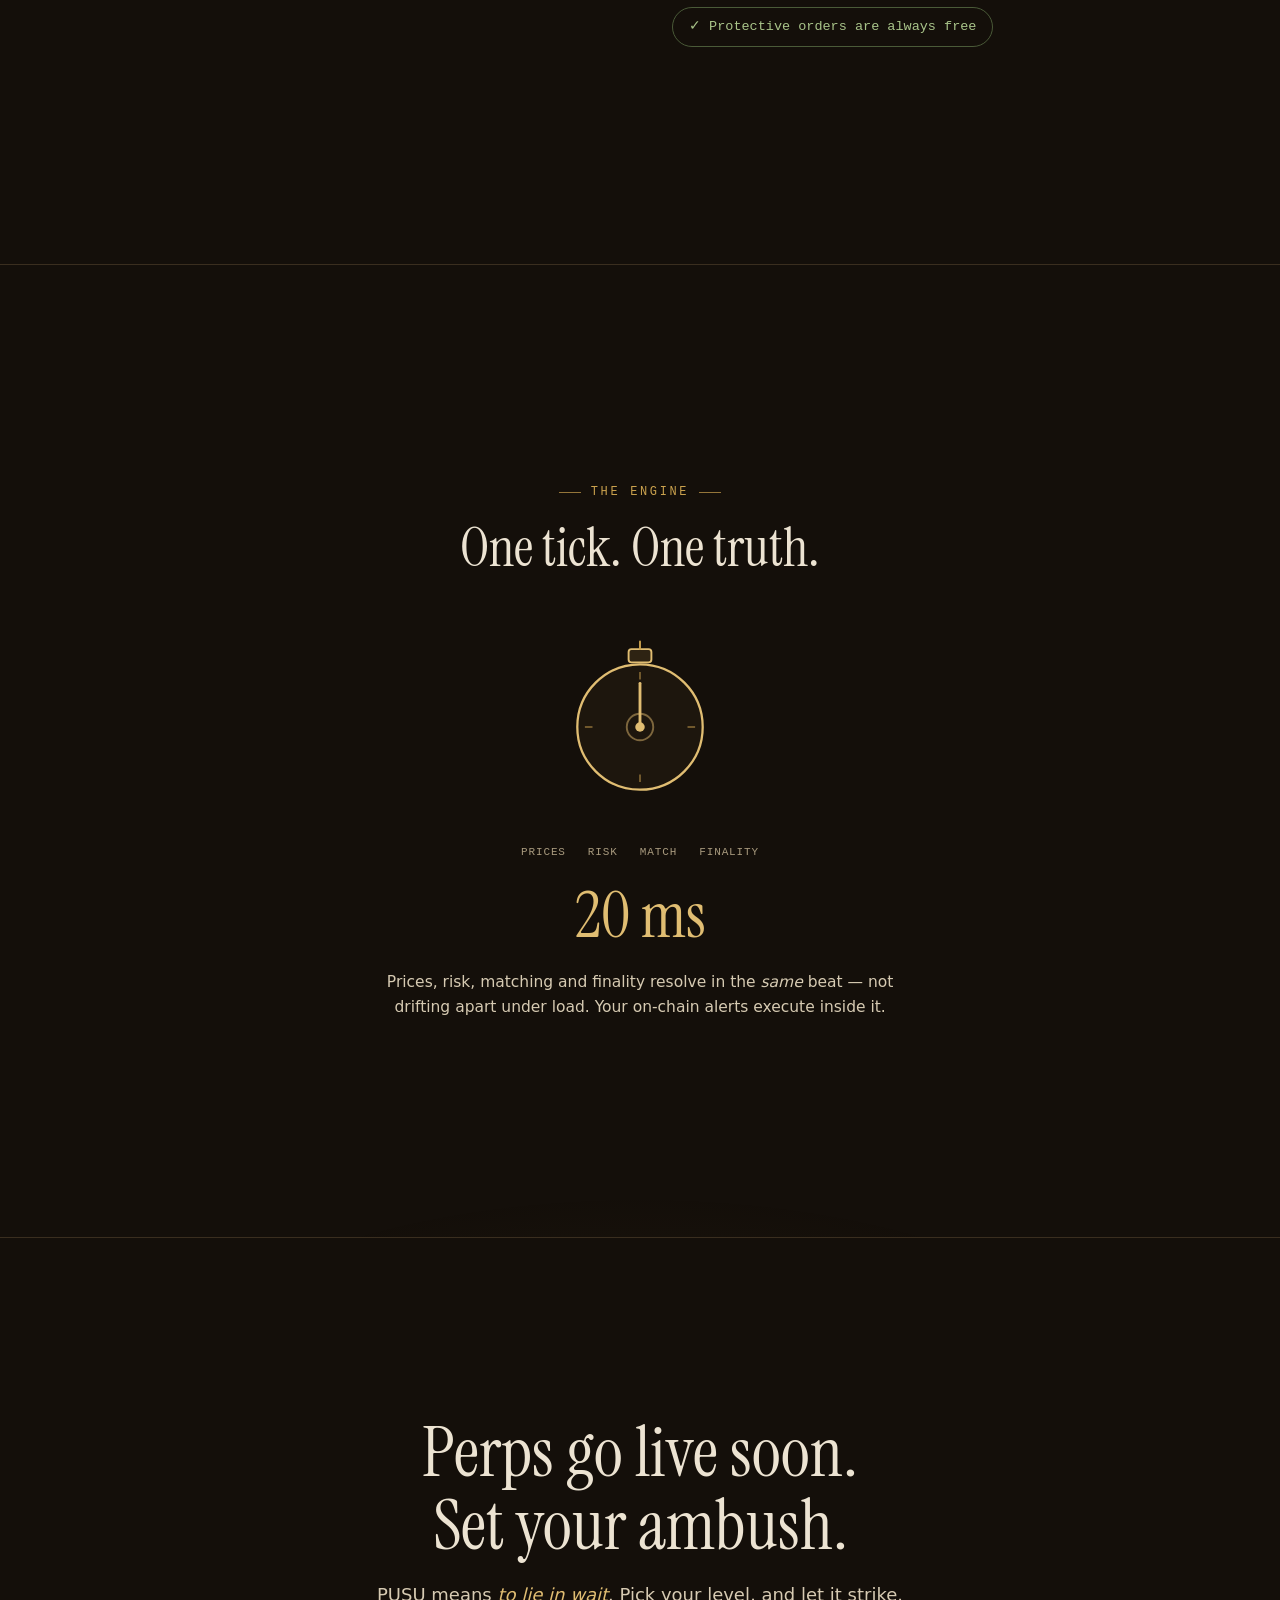
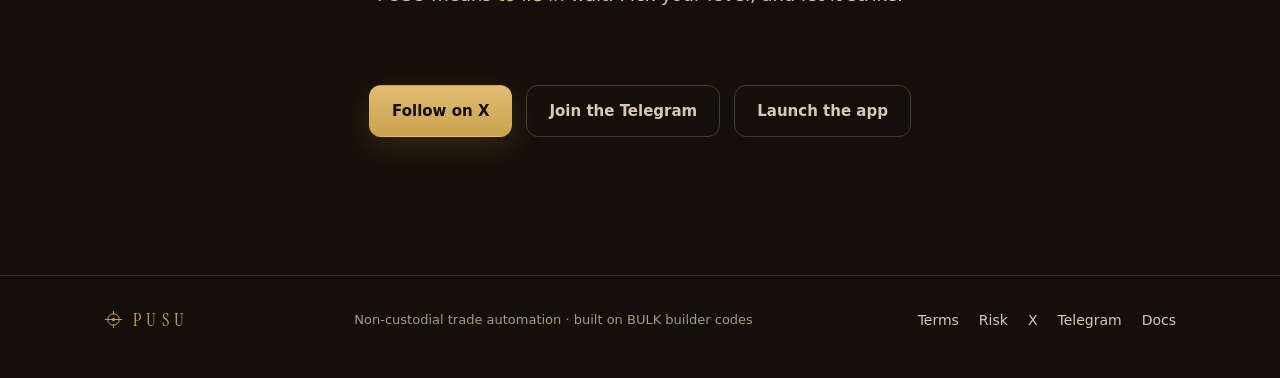
==== commit 097e282c: "feat(landing): OG sosyal görsel, Terms/Risk sayfaları, Vercel Analytics + metin kontrastı" ====
--- a/pusu-landing/index.html
+++ b/pusu-landing/index.html
@@ -8,15 +8,26 @@
 <meta property="og:type" content="website">
 <meta property="og:title" content="PUSU — Lie in wait. Strike on the close.">
 <meta property="og:description" content="Non-custodial automation on BULK. You sign once; the exchange or the watcher does the rest.">
+<meta property="og:url" content="https://pusu-landing.vercel.app/">
+<meta property="og:image" content="https://pusu-landing.vercel.app/og.png">
+<meta property="og:image:width" content="1200">
+<meta property="og:image:height" content="630">
+<meta property="og:image:alt" content="PUSU — Lie in wait. Strike on the close.">
 <meta name="twitter:card" content="summary_large_image">
+<meta name="twitter:title" content="PUSU — Lie in wait. Strike on the close.">
+<meta name="twitter:description" content="Non-custodial trade automation on BULK. You sign once; the exchange or the watcher does the rest.">
+<meta name="twitter:image" content="https://pusu-landing.vercel.app/og.png">
 <link rel="icon" type="image/svg+xml" href="[data-uri]">
 <title>PUSU — the alarm that pulls the trigger</title>
+<!-- Vercel Web Analytics (ücretsiz) — proje panelinde "Analytics" açık olmalı -->
+<script>window.va=window.va||function(){(window.vaq=window.vaq||[]).push(arguments)};</script>
+<script defer src="/_vercel/insights/script.js"></script>
 <style>
 @font-face{font-family:'Instrument Serif';font-style:italic;font-weight:400;font-display:swap;src:url([data-uri]) format('woff2')}
 @font-face{font-family:'Instrument Serif';font-style:normal;font-weight:400;font-display:swap;src:url([data-uri]) format('woff2')}
   :root {
     --bg:#140f0a; --bg-1:#17120d; --bg-2:#1f1810; --card:#241c13; --card-hi:#2b2216;
-    --line:#3a2e1f; --line-hi:#4c3c27; --ink:#ece3d2; --ink-soft:#b6a98f; --muted:#8a7c64;
+    --line:#3a2e1f; --line-hi:#4c3c27; --ink:#ece3d2; --ink-soft:#d6cab2; --muted:#a89a7e;
     --gold:#cba24e; --gold-hi:#e0bd72; --ok:#a9c48a; --err:#d69a76;
     --serif:"Instrument Serif","Iowan Old Style",Palatino,"Book Antiqua",Georgia,serif;
     --sans:ui-sans-serif,system-ui,-apple-system,"Segoe UI",Roboto,Helvetica,Arial,sans-serif;
@@ -499,7 +510,7 @@
   <div class="wrap foot-in">
     <span class="foot-brand"><svg class="logo" viewBox="0 0 40 40"><use href="#logo"/></svg>PUSU</span>
     <span class="foot-note">Non-custodial trade automation · built on BULK builder codes</span>
-    <div class="foot-links"><a href="#">X</a><a href="#">Telegram</a><a href="#">Docs</a></div>
+    <div class="foot-links"><a href="/terms.html">Terms</a><a href="/risk.html">Risk</a><a href="#">X</a><a href="#">Telegram</a><a href="#">Docs</a></div>
   </div>
 </footer>
 
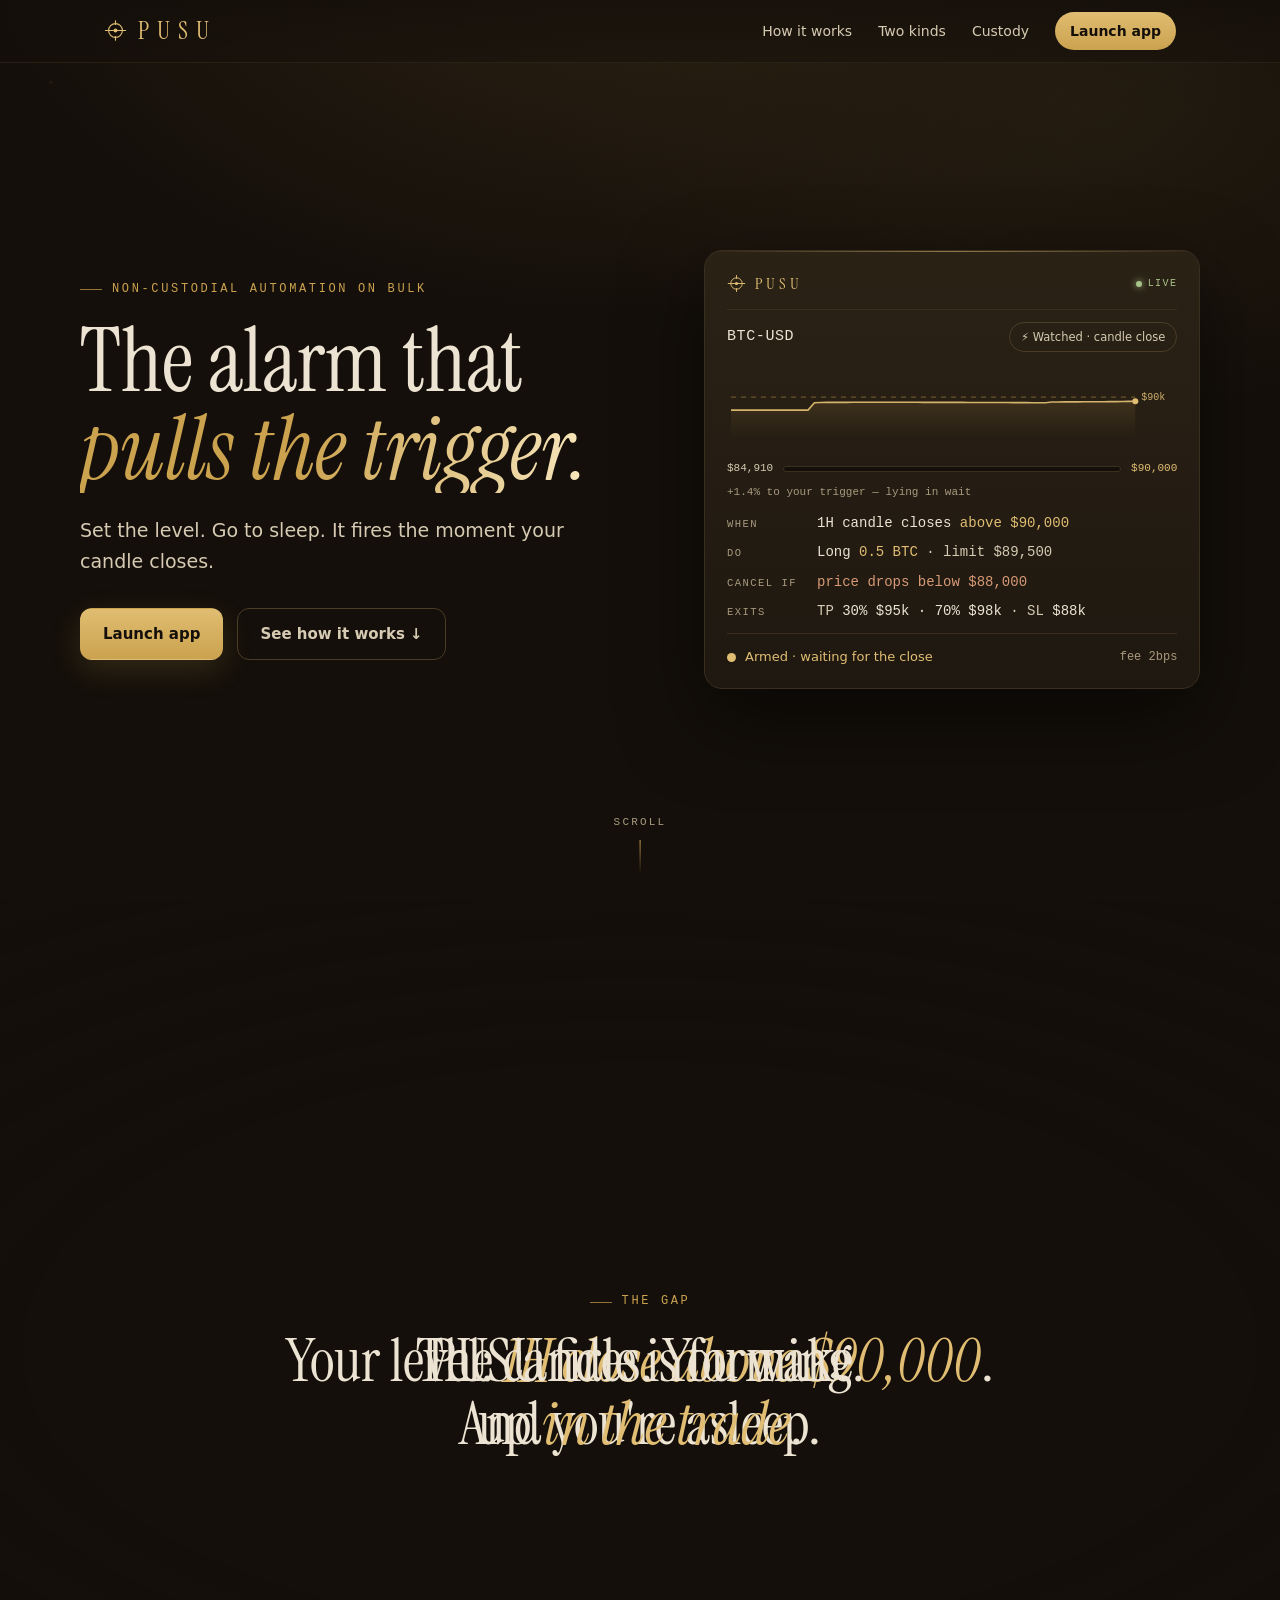
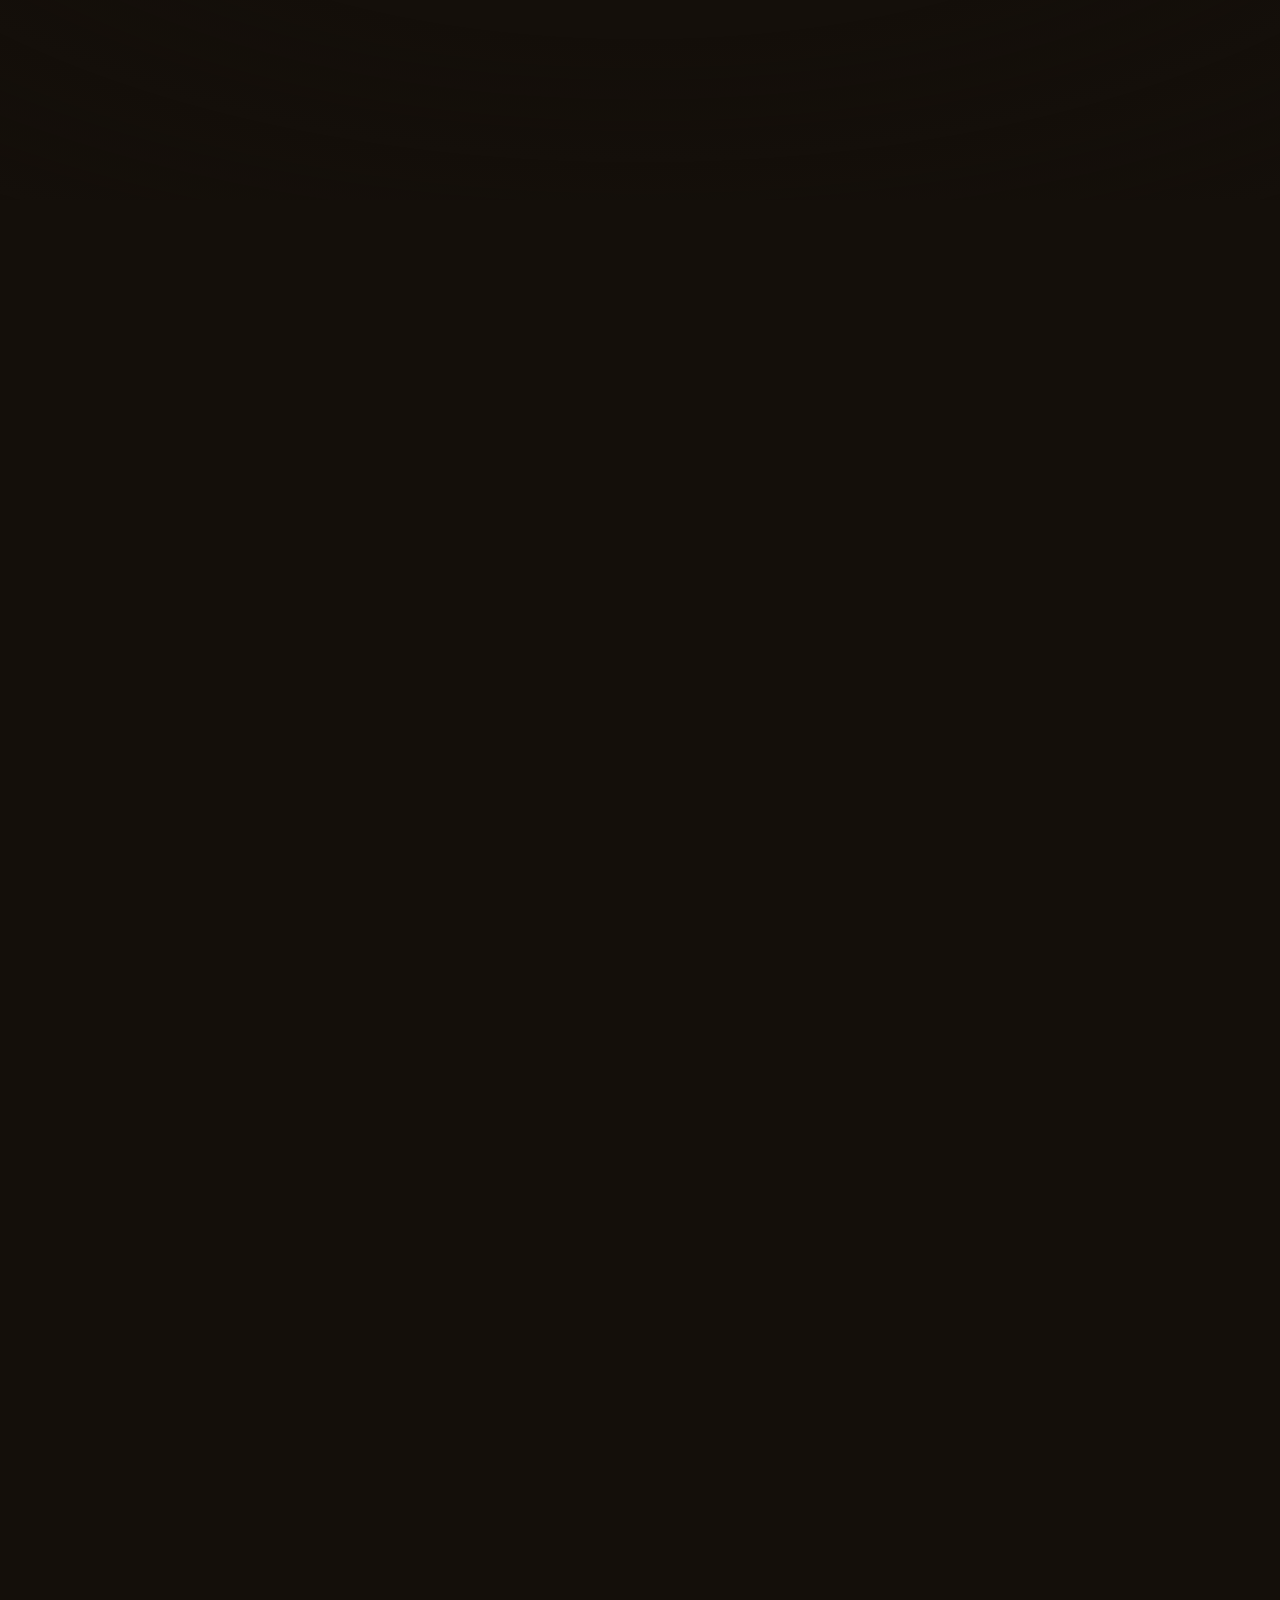
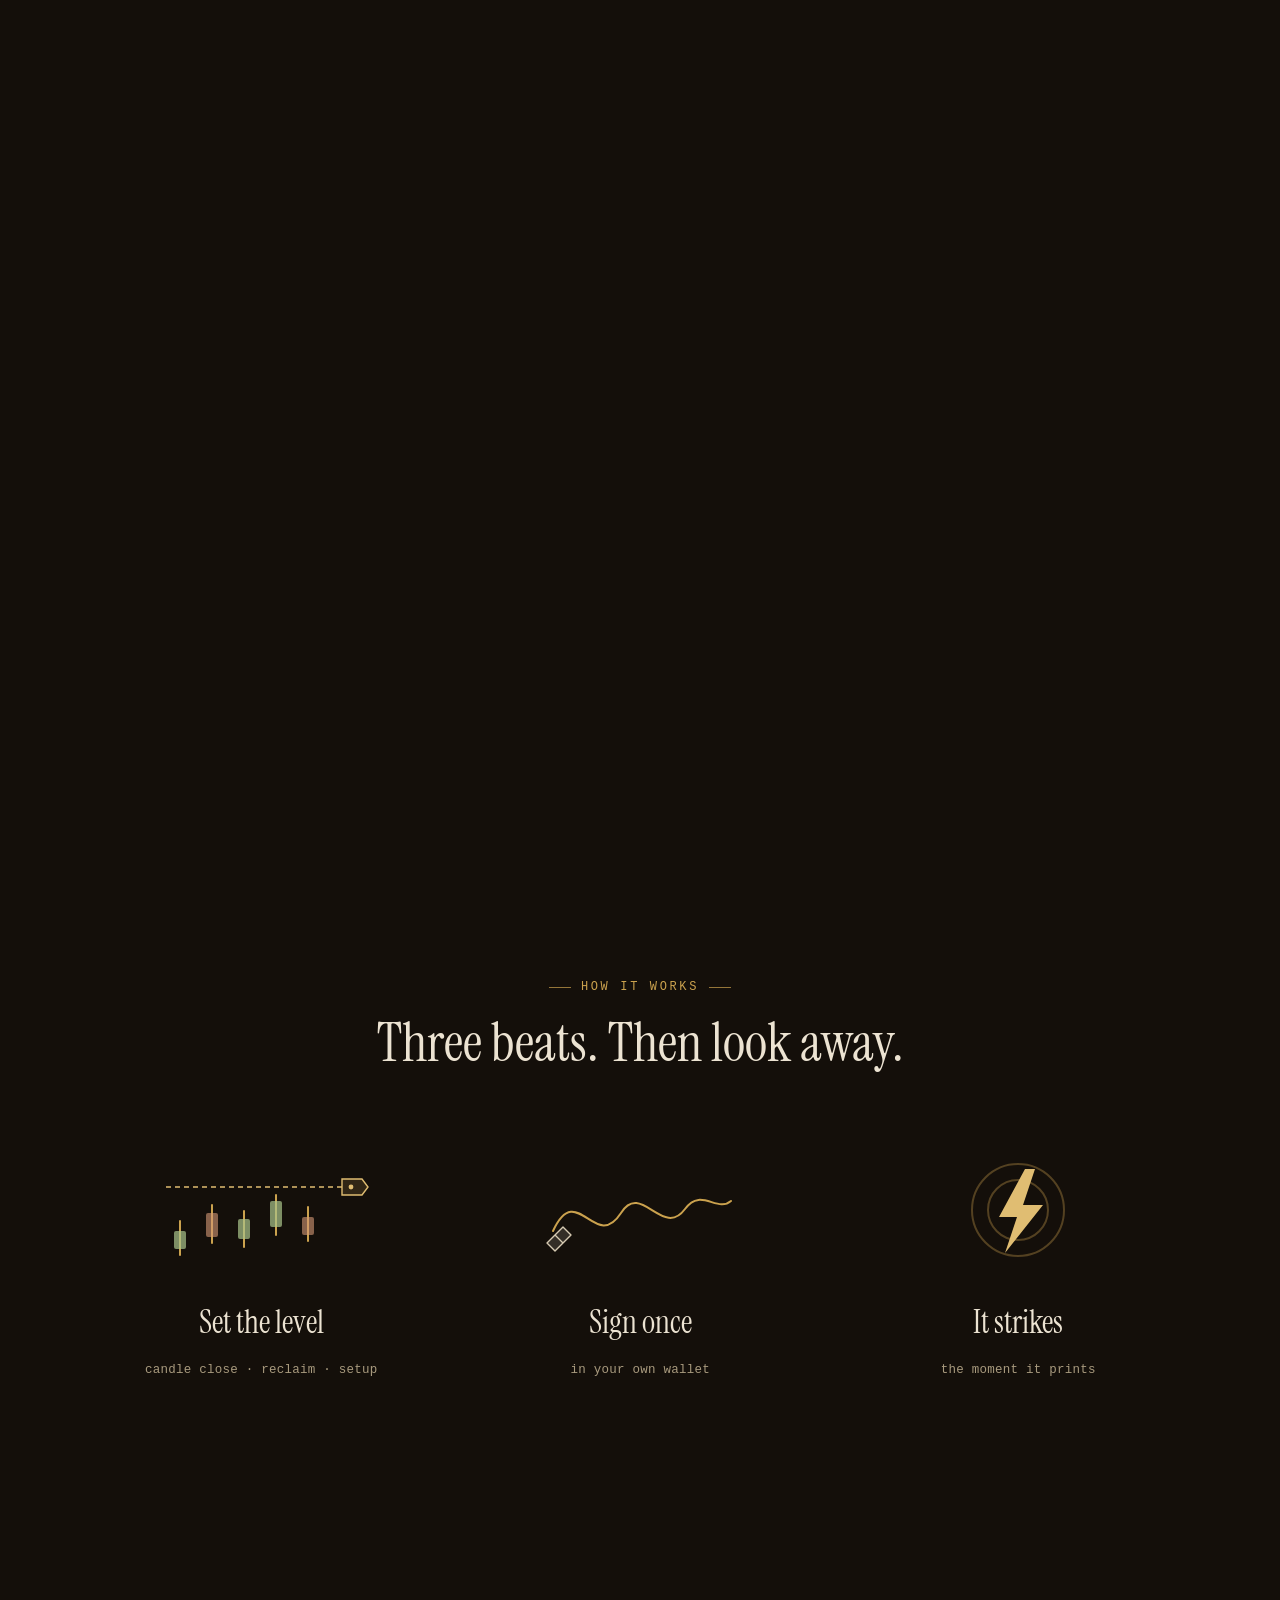
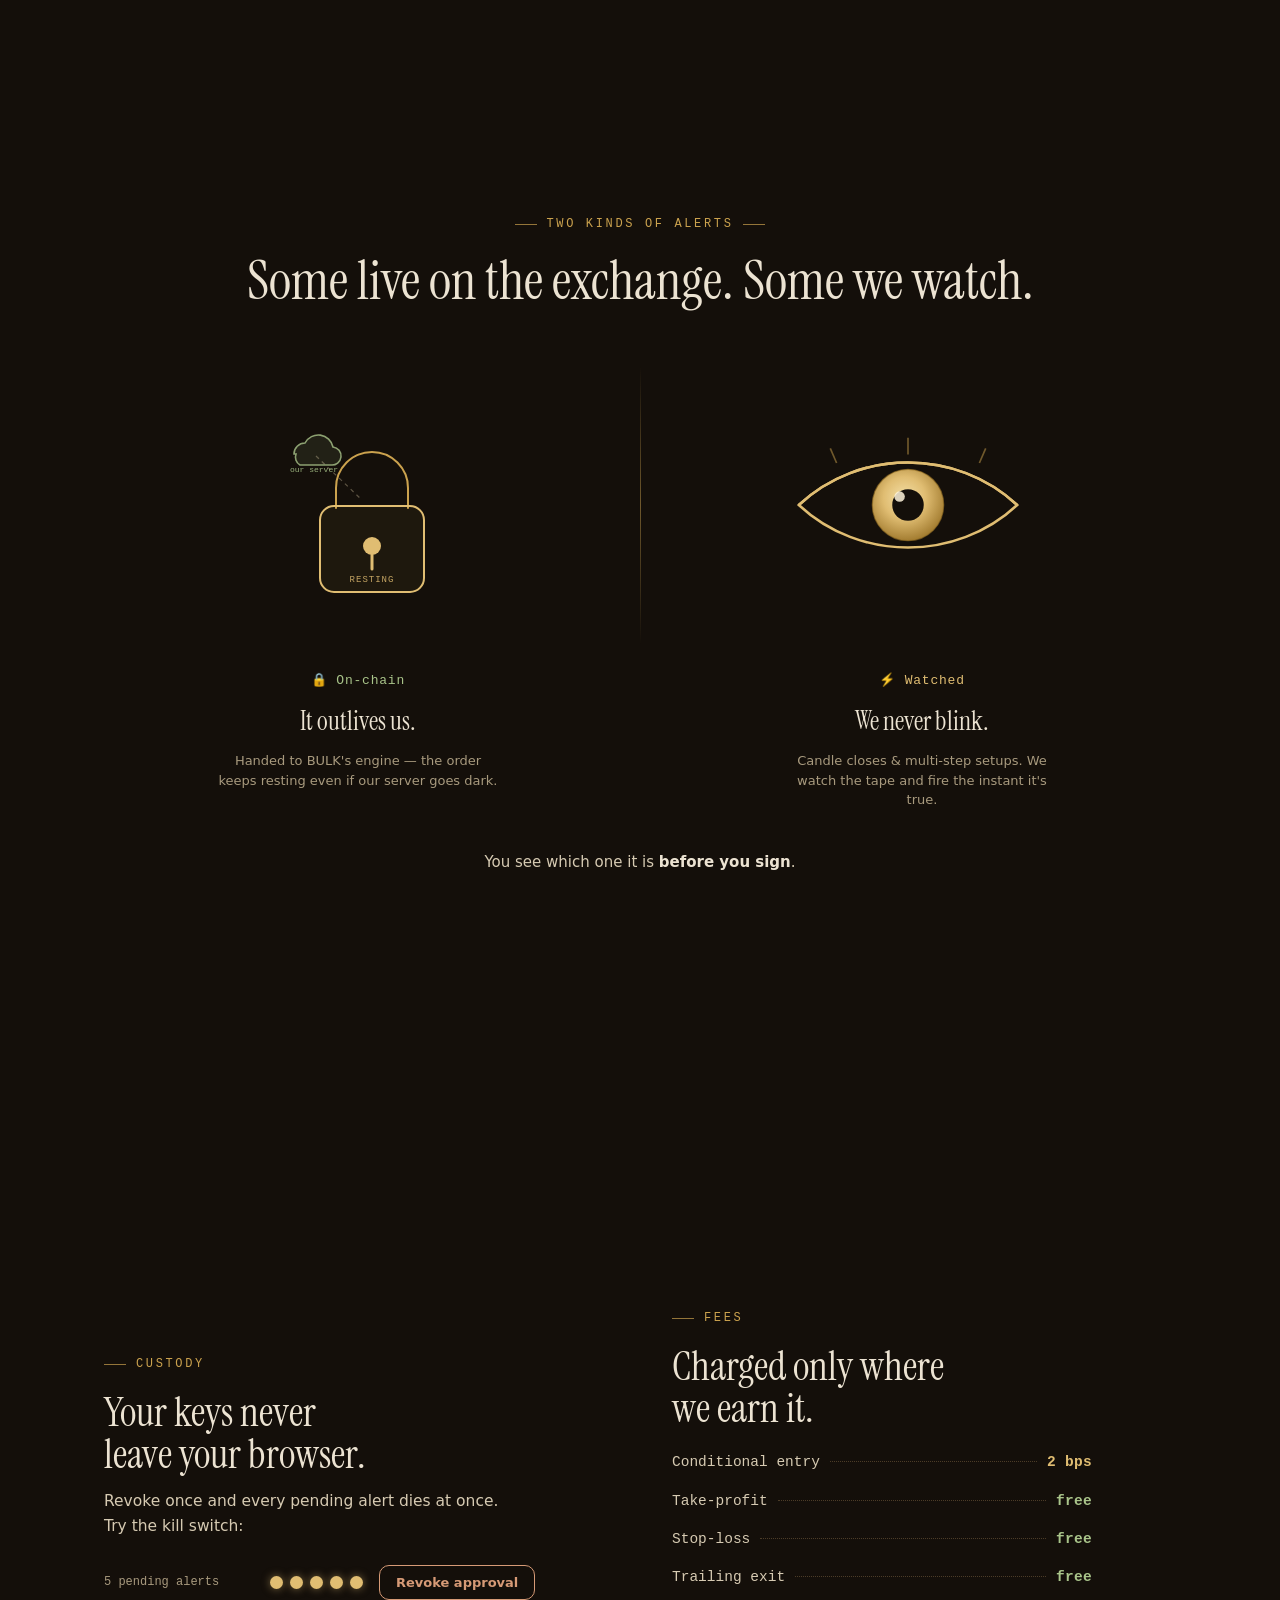
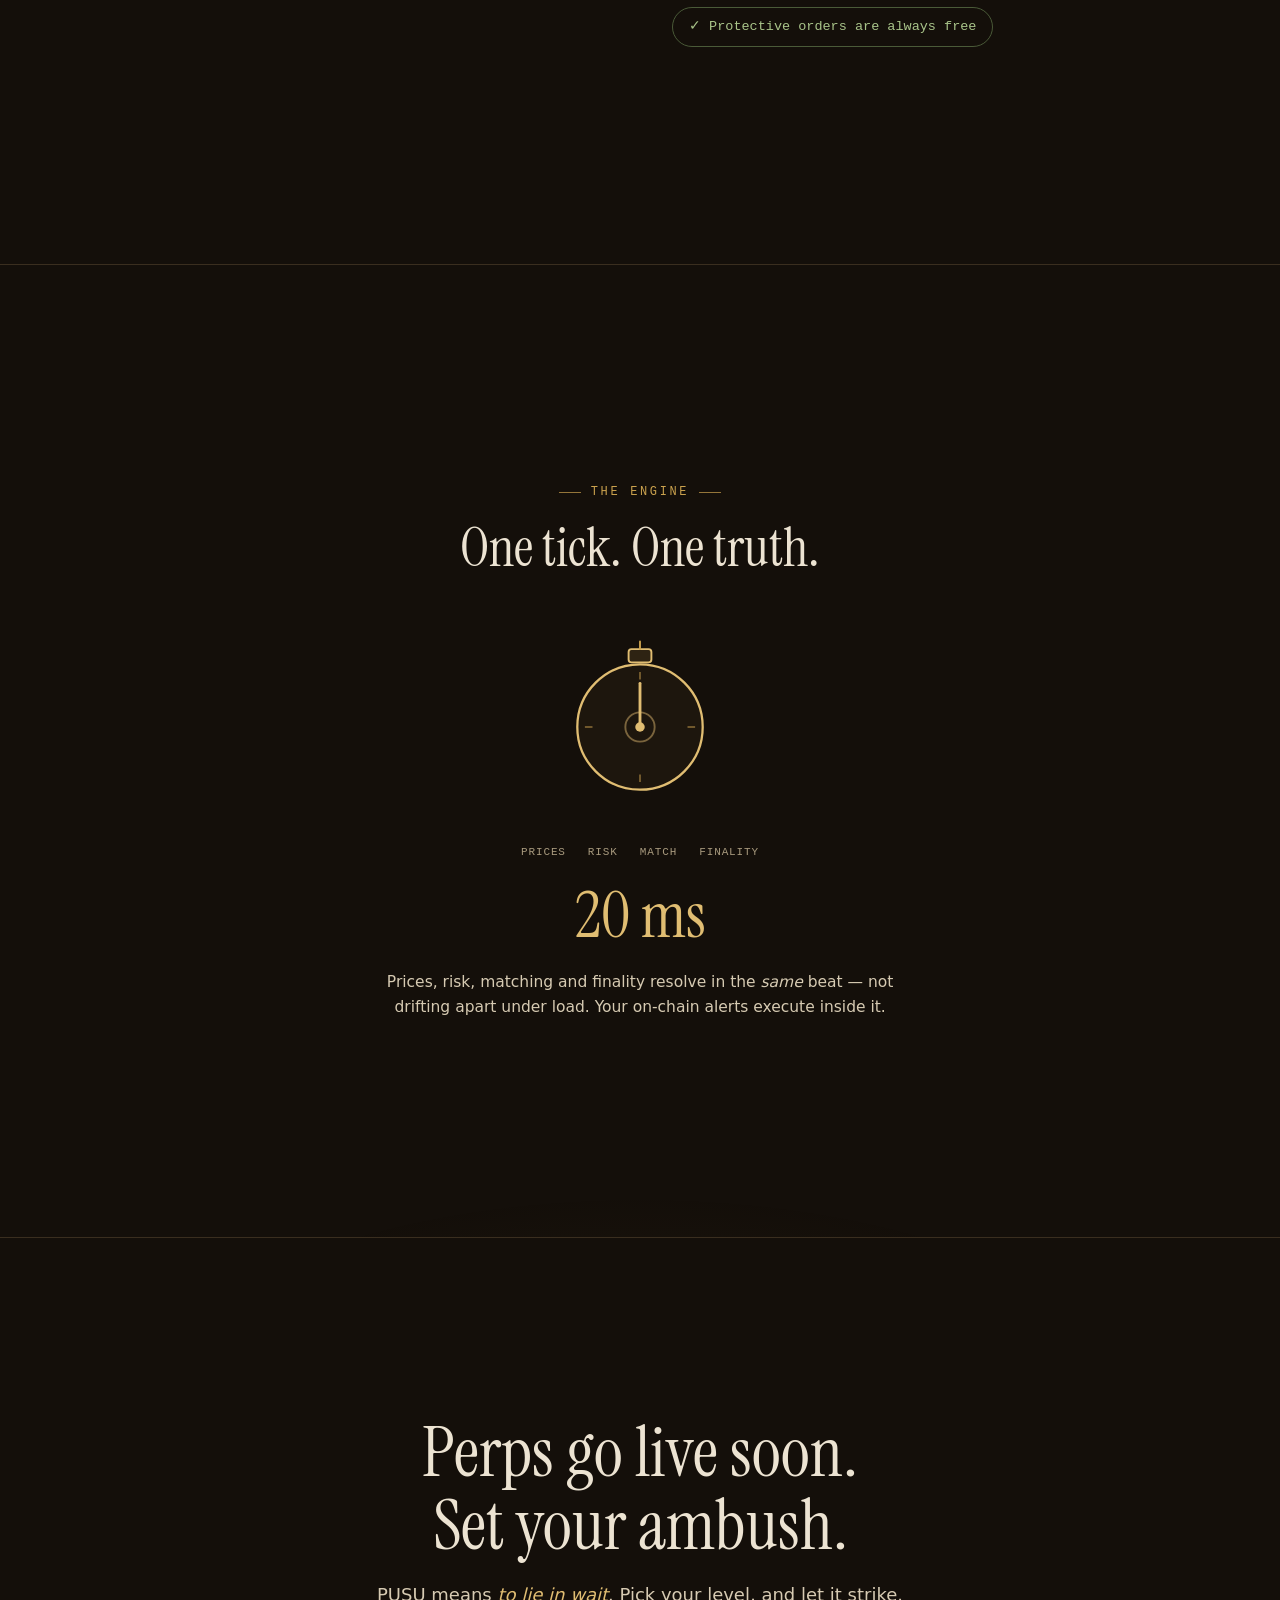
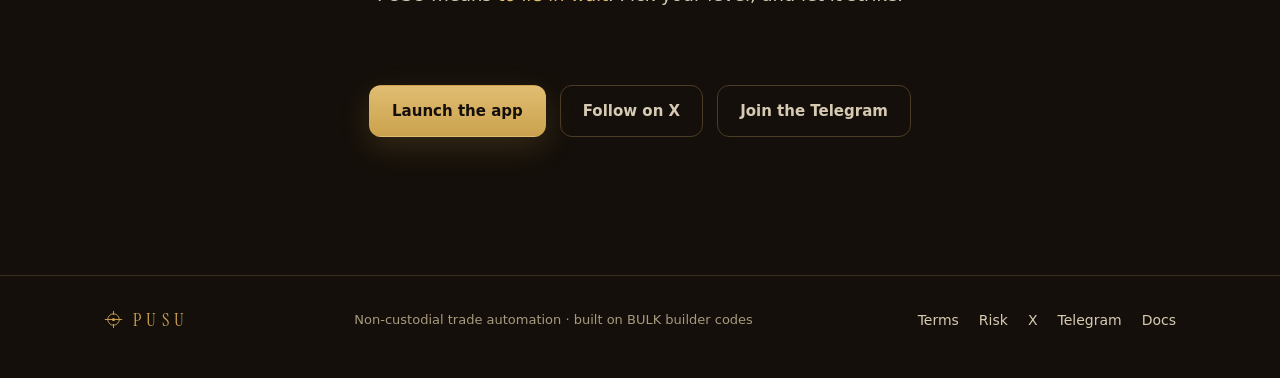
==== commit 1496959e: "feat(landing): CTA'ları canlı app'e (pusu-app.vercel.app) bağla" ====
--- a/pusu-landing/index.html
+++ b/pusu-landing/index.html
@@ -269,7 +269,7 @@
     <a href="#top" class="brand"><svg class="logo" viewBox="0 0 40 40"><use href="#logo"/></svg>PUSU</a>
     <div class="nav-links">
       <a href="#how">How it works</a><a href="#kinds">Two kinds</a><a href="#custody">Custody</a>
-      <a href="#get" class="nav-cta">Get early access</a>
+      <a href="https://pusu-app.vercel.app" target="_blank" rel="noopener" class="nav-cta">Launch app</a>
     </div>
   </div>
 </nav>
@@ -286,7 +286,7 @@
     </h1>
     <p class="hero-sub">Set the level. Go to sleep. It fires the moment your candle closes.</p>
     <div class="hero-actions">
-      <a href="#get" class="btn btn-gold">Get early access</a>
+      <a href="https://pusu-app.vercel.app" target="_blank" rel="noopener" class="btn btn-gold">Launch app</a>
       <a href="#how" class="btn btn-ghost">See how it works ↓</a>
     </div>
   </div>
@@ -500,9 +500,9 @@
   <h2 class="rv up">Perps go live soon.<br>Set your ambush.</h2>
   <p class="sub rv up">PUSU means <em>to lie in wait</em>. Pick your level, and let it strike.</p>
   <div class="hero-actions rv up">
-    <a href="#" class="btn btn-gold">Follow on X</a>
+    <a href="https://pusu-app.vercel.app" target="_blank" rel="noopener" class="btn btn-gold">Launch the app</a>
+    <a href="#" class="btn btn-ghost">Follow on X</a>
     <a href="#" class="btn btn-ghost">Join the Telegram</a>
-    <a href="#" class="btn btn-ghost">Launch the app</a>
   </div>
 </section>
 
